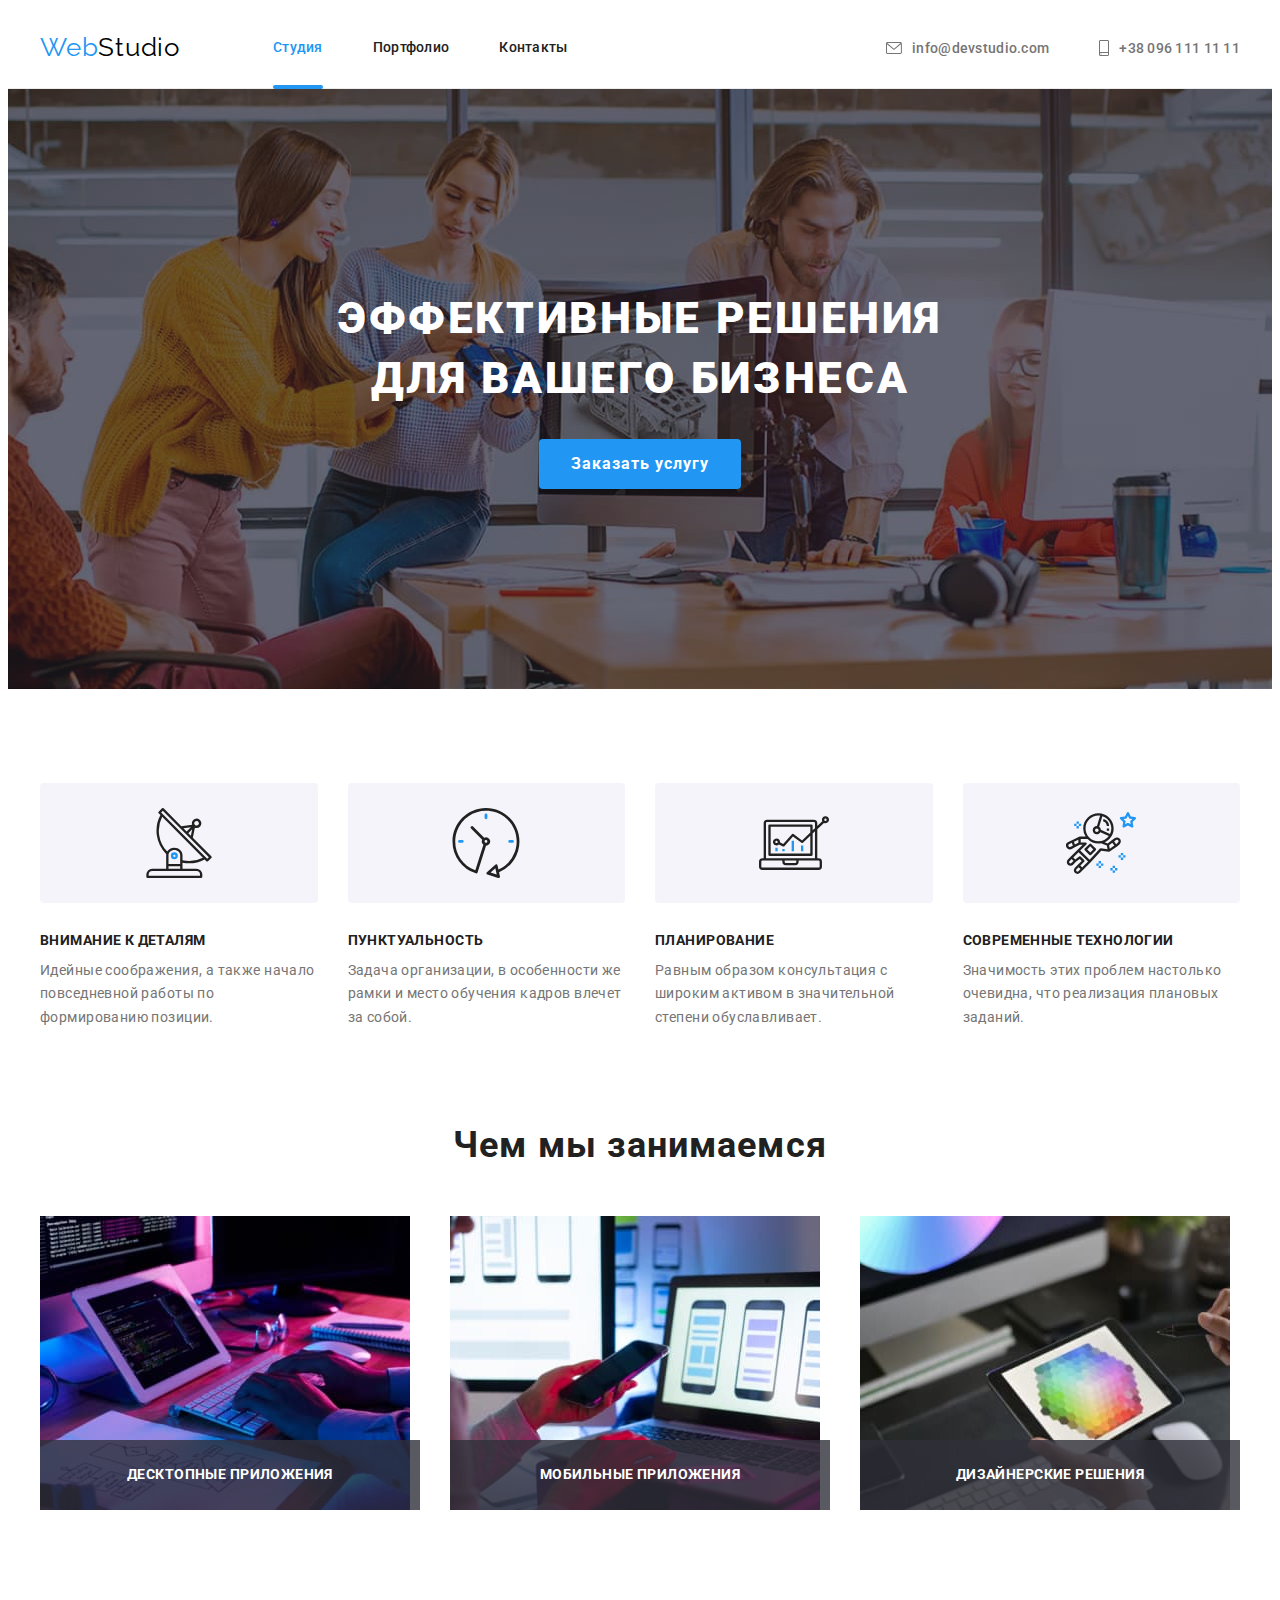
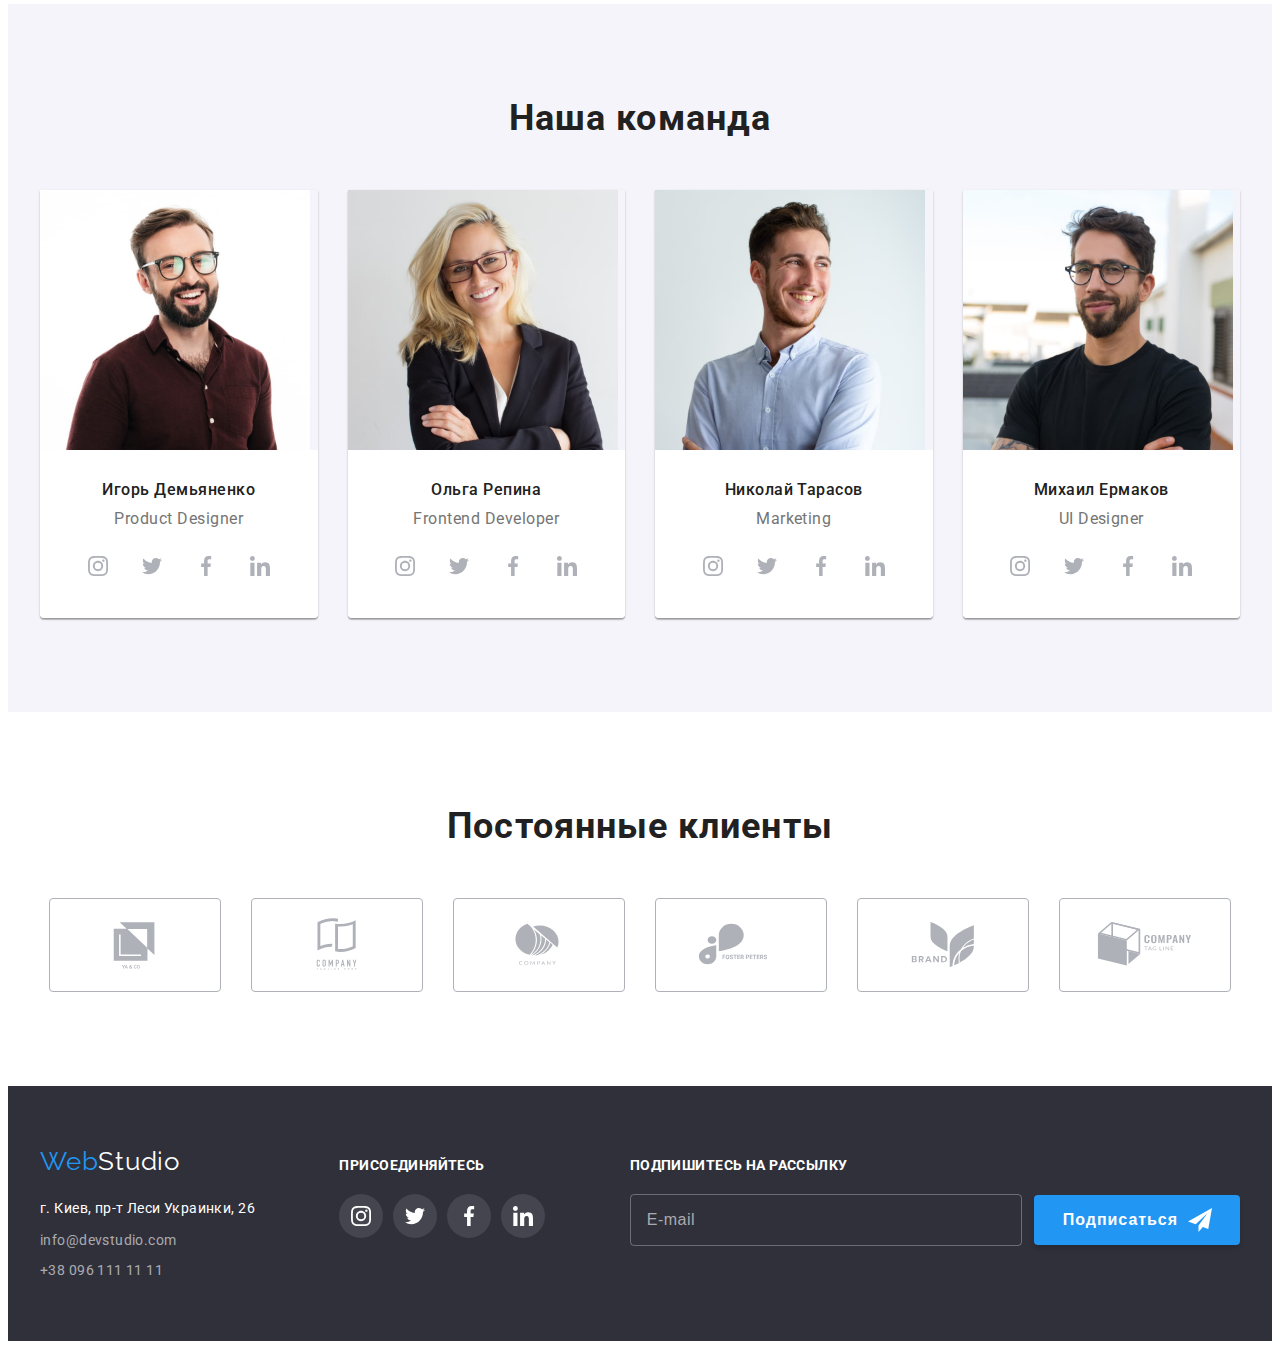
==== index.html @ f8866e73 "add files from hw06" ====
<!DOCTYPE html>
<html lang="ru">
  <head>
    <meta charset="UTF-8" />
    <meta http-equiv="X-UA-Compatible" content="IE=edge" />
    <meta name="viewport" content="width=device-width, initial-scale=1.0" />
    <title>WebStudio</title>
    <link rel="preconnect" href="https://fonts.googleapis.com" />
    <link rel="preconnect" href="https://fonts.gstatic.com" crossorigin />
    <link
      href="https://fonts.googleapis.com/css2?family=Raleway:wght@700&family=Roboto:wght@400;500;700;900&display=swap"
      rel="stylesheet"
    />
    <link
      rel="stylesheet"
      href="https://cdnjs.cloudflare.com/ajax/libs/modern-normalize/1.1.0/modern-normalize.min.css"
      integrity="sha512-wpPYUAdjBVSE4KJnH1VR1HeZfpl1ub8YT/NKx4PuQ5NmX2tKuGu6U/JRp5y+Y8XG2tV+wKQpNHVUX03MfMFn9Q=="
      crossorigin="anonymous"
      referrerpolicy="no-referrer"
    />
    <link rel="stylesheet" href="./css/styles.css" />
  </head>
  <body>
    <header class="header">
      <div class="container header-container">
        <nav class="header-nav">
          <a class="link logo" href="./index.html" lang="en"
            ><span class="logo-accent">Web</span>Studio</a
          >
          <ul class="nav-link list">
            <li class="nav-item"><a class="link header-link current" href="#">Студия</a></li>
            <li class="nav-item">
              <a class="link header-link" href="./portfolio.html">Портфолио</a>
            </li>
            <li class="nav-item"><a class="link header-link" href="#">Контакты</a></li>
          </ul>
        </nav>
        <ul class="contacts list">
          <li class="contacts-item">
            <a class="header-contact link" href="mailto:info@devstudio.com">
              <svg class="header-contact-icon" width="16" height="12">
                <use href="./images/icons.svg#icon-mail"></use>
              </svg>
              info@devstudio.com
            </a>
          </li>
          <li class="contacts-item">
            <a class="header-contact link" href="tel:+380961111111">
              <svg class="header-contact-icon" width="10" height="16">
                <use href="./images/icons.svg#icon-smartphone"></use>
              </svg>
              +38 096 111 11 11
            </a>
          </li>
        </ul>
      </div>
    </header>

    <main>
      <section class="hero section">
        <div class="container-bg-hero">
          <h1 class="hero-header">Эффективные решения<br />для вашего бизнеса</h1>
          <button type="button" class="hero-btn" data-modal-open>Заказать услугу</button>
        </div>
      </section>
      <section class="priority section">
        <div class="container">
          <h2 class="visually-hidden">Наши приоритеты</h2>
          <ul class="priority-list list">
            <li class="priority-item">
              <div class="priority-thumb">
                <svg class="priority-icon" width="70" height="70">
                  <use href="./images/icons.svg#icon-antenna"></use>
                </svg>
              </div>
              <h3 class="priority-header">Внимание к деталям</h3>
              <p class="priority-text">
                Идейные соображения, а также начало повседневной работы по формированию позиции.
              </p>
            </li>
            <li class="priority-item">
              <div class="priority-thumb">
                <svg class="priority-icon" width="70" height="70">
                  <use href="./images/icons.svg#icon-clock"></use>
                </svg>
              </div>
              <h3 class="priority-header">Пунктуальность</h3>
              <p class="priority-text">
                Задача организации, в особенности же рамки и место обучения кадров влечет за собой.
              </p>
            </li>
            <li class="priority-item">
              <div class="priority-thumb">
                <svg class="priority-icon" width="70" height="70">
                  <use href="./images/icons.svg#icon-diagram"></use>
                </svg>
              </div>
              <h3 class="priority-header">Планирование</h3>
              <p class="priority-text">
                Равным образом консультация с широким активом в значительной степени обуславливает.
              </p>
            </li>
            <li class="priority-item">
              <div class="priority-thumb">
                <svg class="priority-icon" width="70" height="70">
                  <use href="./images/icons.svg#icon-astronaut"></use>
                </svg>
              </div>
              <h3 class="priority-header">Современные технологии</h3>
              <p class="priority-text">
                Значимость этих проблем настолько очевидна, что реализация плановых заданий.
              </p>
            </li>
          </ul>
        </div>
      </section>
      <section class="works section">
        <div class="container">
          <h2 class="works-header">Чем мы занимаемся</h2>
          <ul class="works-list list">
            <li class="works-item">
              <img
                src="./images/img-what-are-we-doing-1.jpg"
                alt="программист крупным планом работает за столом"
                width="370"
                height="294"
              />
              <h3 class="works-overlay">Десктопные приложения</h3>
            </li>
            <li class="works-item">
              <img
                src="./images/img-what-are-we-doing-2.jpg"
                alt="веб-дизайнер работает над приложением для смартфонов"
                width="370"
                height="294"
              />
              <h3 class="works-overlay">Мобильные приложения</h3>
            </li>
            <li class="works-item">
              <img
                src="./images/img-what-are-we-doing-3.jpg"
                alt="креативный художник веб-дизайна с рабочим планшетом для выбора цвета"
                width="370"
                height="294"
              />
              <h3 class="works-overlay">Дизайнерские решения</h3>
            </li>
          </ul>
        </div>
      </section>
      <section class="team section">
        <div class="container">
          <h2 class="team-header">Наша команда</h2>
          <ul class="team-list list">
            <li class="team-item">
              <img
                class="team-img"
                src="./images/img-crewman-1.jpg"
                alt="на фото Игорь Демьяненко"
                width="270"
                height="260"
              />
              <div class="team-item-info">
                <h3 class="team-second-header">Игорь Демьяненко</h3>
                <p class="team-text" lang="en">Product Designer</p>
                <ul class="team-icon-list list">
                  <li class="team-icon">
                    <a
                      class="team-icon-link link"
                      href="https://www.instagram.com/"
                      target="_blank"
                      rel="noopener noreferrer"
                    >
                      <svg class="team-icon-label" width="20" height="20" aria-label="instagram">
                        <use href="./images/icons.svg#icon-instagram"></use>
                      </svg>
                    </a>
                  </li>
                  <li class="team-icon">
                    <a
                      class="team-icon-link link"
                      href="https://twitter.com/"
                      target="_blank"
                      rel="noopener noreferrer"
                    >
                      <svg class="team-icon-label" width="20" height="20" aria-label="twitter">
                        <use href="./images/icons.svg#icon-twitter"></use>
                      </svg>
                    </a>
                  </li>
                  <li class="team-icon">
                    <a
                      class="team-icon-link link"
                      href="https://www.facebook.com/"
                      target="_blank"
                      rel="noopener noreferrer"
                    >
                      <svg class="team-icon-label" width="20" height="20" aria-label="facebook">
                        <use href="./images/icons.svg#icon-facebook"></use>
                      </svg>
                    </a>
                  </li>
                  <li class="team-icon">
                    <a
                      class="team-icon-link link"
                      href="https://www.linkedin.com/"
                      target="_blank"
                      rel="noopener noreferrer"
                    >
                      <svg class="team-icon-label" width="20" height="20" aria-label="linkedin">
                        <use href="./images/icons.svg#icon-linkedin"></use>
                      </svg>
                    </a>
                  </li>
                </ul>
              </div>
            </li>

            <li class="team-item">
              <img
                class="team-img"
                src="./images/img-crewman-2.jpg"
                alt="на фото Ольга Репина"
                width="270"
                height="260"
              />
              <div class="team-item-info">
                <h3 class="team-second-header">Ольга Репина</h3>
                <p class="team-text" lang="en">Frontend Developer</p>
                <ul class="team-icon-list list">
                  <li class="team-icon">
                    <a
                      class="team-icon-link link"
                      href="https://www.instagram.com/"
                      target="_blank"
                      rel="noopener noreferrer"
                    >
                      <svg class="team-icon-label" width="20" height="20" aria-label="instagram">
                        <use href="./images/icons.svg#icon-instagram"></use>
                      </svg>
                    </a>
                  </li>
                  <li class="team-icon">
                    <a
                      class="team-icon-link link"
                      href="https://twitter.com/"
                      target="_blank"
                      rel="noopener noreferrer"
                    >
                      <svg class="team-icon-label" width="20" height="20" aria-label="twitter">
                        <use href="./images/icons.svg#icon-twitter"></use>
                      </svg>
                    </a>
                  </li>
                  <li class="team-icon">
                    <a
                      class="team-icon-link link"
                      href="https://www.facebook.com/"
                      target="_blank"
                      rel="noopener noreferrer"
                    >
                      <svg class="team-icon-label" width="20" height="20" aria-label="facebook">
                        <use href="./images/icons.svg#icon-facebook"></use>
                      </svg>
                    </a>
                  </li>
                  <li class="team-icon">
                    <a
                      class="team-icon-link link"
                      href="https://www.linkedin.com/"
                      target="_blank"
                      rel="noopener noreferrer"
                    >
                      <svg class="team-icon-label" width="20" height="20" aria-label="linkedin">
                        <use href="./images/icons.svg#icon-linkedin"></use>
                      </svg>
                    </a>
                  </li>
                </ul>
              </div>
            </li>
            <li class="team-item">
              <img
                class="team-img"
                src="./images/img-crewman-3.jpg"
                alt="на фото Николай Тарасов"
                width="270"
                height="260"
              />
              <div class="team-item-info">
                <h3 class="team-second-header">Николай Тарасов</h3>
                <p class="team-text" lang="en">Marketing</p>
                <ul class="team-icon-list list">
                  <li class="team-icon">
                    <a
                      class="team-icon-link link"
                      href="https://www.instagram.com/"
                      target="_blank"
                      rel="noopener noreferrer"
                    >
                      <svg class="team-icon-label" width="20" height="20" aria-label="instagram">
                        <use href="./images/icons.svg#icon-instagram"></use>
                      </svg>
                    </a>
                  </li>
                  <li class="team-icon">
                    <a
                      class="team-icon-link link"
                      href="https://twitter.com/"
                      target="_blank"
                      rel="noopener noreferrer"
                    >
                      <svg class="team-icon-label" width="20" height="20" aria-label="twitter">
                        <use href="./images/icons.svg#icon-twitter"></use>
                      </svg>
                    </a>
                  </li>
                  <li class="team-icon">
                    <a
                      class="team-icon-link link"
                      href="https://www.facebook.com/"
                      target="_blank"
                      rel="noopener noreferrer"
                    >
                      <svg class="team-icon-label" width="20" height="20" aria-label="facebook">
                        <use href="./images/icons.svg#icon-facebook"></use>
                      </svg>
                    </a>
                  </li>
                  <li class="team-icon">
                    <a
                      class="team-icon-link link"
                      href="https://www.linkedin.com/"
                      target="_blank"
                      rel="noopener noreferrer"
                    >
                      <svg class="team-icon-label" width="20" height="20" aria-label="linkedin">
                        <use href="./images/icons.svg#icon-linkedin"></use>
                      </svg>
                    </a>
                  </li>
                </ul>
              </div>
            </li>
            <li class="team-item">
              <img
                class="team-img"
                src="./images/img-crewman-4.jpg"
                alt="на фото Михаил Ермаков"
                width="270"
                height="260"
              />
              <div class="team-item-info">
                <h3 class="team-second-header">Михаил Ермаков</h3>
                <p class="team-text" lang="en">UI Designer</p>
                <ul class="team-icon-list list">
                  <li class="team-icon">
                    <a
                      class="team-icon-link link"
                      href="https://www.instagram.com/"
                      target="_blank"
                      rel="noopener noreferrer"
                    >
                      <svg class="team-icon-label" width="20" height="20" aria-label="instagram">
                        <use href="./images/icons.svg#icon-instagram"></use>
                      </svg>
                    </a>
                  </li>
                  <li class="team-icon">
                    <a
                      class="team-icon-link link"
                      href="https://twitter.com/"
                      target="_blank"
                      rel="noopener noreferrer"
                    >
                      <svg class="team-icon-label" width="20" height="20" aria-label="twitter">
                        <use href="./images/icons.svg#icon-twitter"></use>
                      </svg>
                    </a>
                  </li>
                  <li class="team-icon">
                    <a
                      class="team-icon-link link"
                      href="https://www.facebook.com/"
                      target="_blank"
                      rel="noopener noreferrer"
                    >
                      <svg class="team-icon-label" width="20" height="20" aria-label="facebook">
                        <use href="./images/icons.svg#icon-facebook"></use>
                      </svg>
                    </a>
                  </li>
                  <li class="team-icon">
                    <a
                      class="team-icon-link link"
                      href="https://www.linkedin.com/"
                      target="_blank"
                      rel="noopener noreferrer"
                    >
                      <svg class="team-icon-label" width="20" height="20" aria-label="linkedin">
                        <use href="./images/icons.svg#icon-linkedin"></use>
                      </svg>
                    </a>
                  </li>
                </ul>
              </div>
            </li>
          </ul>
        </div>
      </section>
      <section class="clients section">
        <div class="container">
          <h2 class="clients-header">Постоянные клиенты</h2>
          <ul class="clients-list list">
            <li class="clients-item">
              <a class="clients-link link" href="/">
                <svg class="clients-logo" width="106" height="60">
                  <use href="./images/icons.svg#icon-logo-ya-and-co"></use>
                </svg>
              </a>
            </li>
            <li class="clients-item">
              <a class="clients-link link" href="/">
                <svg class="clients-logo" width="106" height="60">
                  <use href="./images/icons.svg#icon-logo-tagline-here"></use>
                </svg>
              </a>
            </li>
            <li class="clients-item">
              <a class="clients-link link" href="/">
                <svg class="clients-logo" width="106" height="60">
                  <use href="./images/icons.svg#icon-logo-company"></use>
                </svg>
              </a>
            </li>
            <li class="clients-item">
              <a class="clients-link link" href="/">
                <svg class="clients-logo" width="106" height="60">
                  <use href="./images/icons.svg#icon-logo-foster-peters"></use>
                </svg>
              </a>
            </li>
            <li class="clients-item">
              <a class="clients-link link" href="/">
                <svg class="clients-logo" width="106" height="60">
                  <use href="./images/icons.svg#icon-logo-brand"></use>
                </svg>
              </a>
            </li>
            <li class="clients-item">
              <a class="clients-link link" href="/">
                <svg class="clients-logo" width="106" height="60">
                  <use href="./images/icons.svg#icon-logo-tag-line"></use>
                </svg>
              </a>
            </li>
          </ul>
        </div>
      </section>
    </main>

    <footer class="footer">
      <div class="footer-container container">
        <div class="footer-logo-contact">
          <a class="footer-logo link" href="./index.html" lang="en">
            <span class="logo-accent">Web</span>Studio
          </a>
          <address class="footer-address">
            <ul class="footer-list list">
              <li class="footer-item">
                <a
                  class="footer-map link"
                  href="https://goo.gl/maps/w4NdLXYd23iEvbkt5"
                  target="_blank"
                  rel="noopener noreferrer"
                  >г. Киев, пр-т Леси Украинки, 26</a
                >
              </li>
              <li class="footer-item">
                <a class="footer-contact link" href="mailto:info@devstudio.com"
                  >info@devstudio.com</a
                >
              </li>
              <li class="footer-item">
                <a class="footer-contact link" href="tel:+380961111111">+38 096 111 11 11</a>
              </li>
            </ul>
          </address>
        </div>
        <div class="footer-social-contact">
          <b class="footer-title">присоединяйтесь</b>
          <ul class="footer-icon-list list">
            <li class="footer-icon">
              <a
                class="footer-icon-link link"
                href="https://www.instagram.com/"
                target="_blank"
                rel="noopener noreferrer"
              >
                <svg class="footer-icon-label" width="20" height="20" aria-label="instagram">
                  <use href="./images/icons.svg#icon-instagram"></use>
                </svg>
              </a>
            </li>
            <li class="footer-icon">
              <a
                class="footer-icon-link link"
                href="https://twitter.com/"
                target="_blank"
                rel="noopener noreferrer"
              >
                <svg class="footer-icon-label" width="20" height="20" aria-label="twitter">
                  <use href="./images/icons.svg#icon-twitter"></use>
                </svg>
              </a>
            </li>
            <li class="footer-icon">
              <a
                class="footer-icon-link link"
                href="https://www.facebook.com/"
                target="_blank"
                rel="noopener noreferrer"
              >
                <svg class="footer-icon-label" width="20" height="20" aria-label="facebook">
                  <use href="./images/icons.svg#icon-facebook"></use>
                </svg>
              </a>
            </li>
            <li class="footer-icon">
              <a
                class="footer-icon-link link"
                href="https://www.linkedin.com/"
                target="_blank"
                rel="noopener noreferrer"
              >
                <svg class="footer-icon-label" width="20" height="20" aria-label="linkedin">
                  <use href="./images/icons.svg#icon-linkedin"></use>
                </svg>
              </a>
            </li>
          </ul>
        </div>
        <div class="footer-send-form">
          <p class="footer-form-title">Подпишитесь на рассылку</p>
          <form class="footer-form" name="footer-form" autocomplete="on">
            <input
              class="footer-input"
              type="email"
              name="email"
              aria-label="E-mail"
              placeholder="E-mail"
            />
            <button class="footer-btn" type="submit">
              Подписаться
              <svg class="footer-icon-send" width="24" height="24">
                <use href="./images/icons.svg#icon-send"></use>
              </svg>
            </button>
          </form>
        </div>
      </div>
    </footer>

    <!-- Backdrop -->

    <div class="backdrop is-hidden" data-modal>
      <div class="modal">
        <button class="modal-btn-close" type="button" aria-label="Закрыть" data-modal-close>
          <svg class="btn-icon-close" width="18" height="18">
            <use href="./images/icons.svg#icon-close"></use>
          </svg>
        </button>

        <p class="modal-title">Оставьте свои данные, мы вам перезвоним</p>
        <form class="modal-form" autocomplete="off">
          <label class="form-field">
            <span class="form-label">Имя</span>
            <input class="form-input" type="text" name="name" placeholder=" " />
            <svg class="form-icon" width="18" height="18">
              <use href="./images/icons.svg#icon-modal-man"></use>
            </svg>
          </label>

          <label class="form-field">
            <span class="form-label">Телефон</span>
            <input class="form-input" type="tel" name="tel" />
            <svg class="form-icon" width="18" height="18">
              <use href="./images/icons.svg#icon-modal-phone"></use>
            </svg>
          </label>

          <label class="form-field">
            <span class="form-label">Почта</span>
            <input class="form-input" type="email" name="email" placeholder=" " />
            <svg class="form-icon" width="18" height="18">
              <use href="./images/icons.svg#icon-modal-email"></use>
            </svg>
          </label>

          <label class="form-field-text">
            <span class="form-textarea-label">Комментарий</span>
            <textarea class="form-textarea" name="textarea" placeholder="Введите текст"></textarea>
          </label>

          <div class="form-field-checkbox">
            <input
              class="checkbox-text visually-hidden"
              type="checkbox"
              name="checkbox"
              id="checkbox"
            />
            <label for="checkbox" class="checkbox-label">
              <span class="checkbox-svg">
                <svg class="checkbox-icon" width="16" height="15">
                  <use href="./images/icons.svg#icon-check"></use>
                </svg>
              </span>
              Соглашаюсь с рассылкой и принимаю&nbsp;
              <a href="#" class="checkbox-link link" target="_blank">Условия договора</a>
            </label>
          </div>

          <button class="modal-btn" type="submit">Отправить</button>
        </form>
      </div>
    </div>

    <script src="./js/modal.js"></script>
  </body>
</html>
---- css/styles.css ----
:root {
  /* ---------------Accent color--------------- */
  --accent-color: #2196f3;
  --accent-highlights-color: #188ce8;

  /* -------------Background color------------- */
  --basic-background-color: #ffffff;
  --hero-footer-background-color: #2f303a;
  --second-background-color: #f5f4fa;

  /* -----------------Text color--------------- */
  --logo-text-color: #000000;
  --header-text-color: #212121;
  --primary-text-color: #757575;
  --second-text-color: #ffffff;
  --accent-text-color: #2196f3;
  --btn-text-color: #212121;
  --footer-link-color: rgba(255, 255, 255, 0.6);

  /* ----------------Stroke color-------------- */
  --header-stroke-color: #ececec;
  --stroke-color-link: #eeeeee;

  /* ----------------Animstion----------------- */
  --transition-duration: 250ms;
  --timing-function: cubic-bezier(0.4, 0, 0.2, 1);
}

body {
  font-family: 'Roboto', sans-serif;
  background-color: var(--basic-background-color);
  color: var(--primary-text-color);
}

/* ------------------- RESET ------------------- */

p,
h1,
h2,
h3,
h4 {
  margin: 0;
}

ul {
  margin: 0;
  padding: 0;
}

button {
  cursor: pointer;
}

img {
  display: block;
  max-width: 100%;
  height: auto;
}

.list {
  list-style: none;
}

.link {
  text-decoration: none;
}

.visually-hidden {
  position: absolute;
  white-space: nowrap;
  width: 1px;
  height: 1px;
  overflow: hidden;
  border: 0;
  padding: 0;
  clip: rect(0 0 0 0);
  clip-path: inset(50%);
  margin: -1px;
}

.container {
  width: 1200px;
  padding-left: 15px;
  padding-right: 15px;
  margin: 0 auto;
  /* outline: 2px solid red; */
}

.section {
  padding-top: 94px;
  padding-bottom: 94px;
}

/* ---------------- HEADER SECTION --------------------- */

.header {
  border-bottom: 1px solid var(--header-stroke-color);
}

.header-container {
  display: flex;
  align-items: center;
}

.header-nav {
  display: flex;
  align-items: center;
}

.logo {
  display: inline-block;
  margin-right: 93px;

  font-family: 'Raleway', sans-serif;
  font-size: 26px;
  line-height: calc(31 / 26);
  letter-spacing: 0.03em;
  color: var(--logo-text-color);
}

.logo-accent {
  color: var(--accent-text-color);
}

.nav-link {
  display: flex;
  align-items: center;
}

.header-link {
  display: block;
  padding-top: 32px;
  padding-bottom: 32px;

  font-weight: 500;
  font-size: 14px;
  line-height: 1.14;
  letter-spacing: 0.02em;
  color: var(--header-text-color);

  transition: color var(--transition-duration) var(--timing-function);
}

.header-link:hover,
.header-link:focus,
.header-contact:hover,
.header-contact:focus {
  color: var(--accent-text-color);
}

.current {
  position: relative;
  color: var(--accent-text-color);
}

.current::after {
  content: '';
  position: absolute;
  left: 0;
  bottom: -1px;
  width: 100%;
  height: 4px;

  border-radius: 2px;
  background-color: var(--accent-color);
}

.nav-item:not(:last-child) {
  margin-right: 50px;
}

.contacts {
  display: flex;
  margin-left: auto;
}

.header-contact {
  display: flex;
  text-align: center;
  align-items: center;
  padding-top: 32px;
  padding-bottom: 32px;

  font-weight: 500;
  font-size: 14px;
  line-height: calc(16 / 14);
  letter-spacing: 0.02em;
  color: var(--primary-text-color);

  transition: color var(--transition-duration) var(--timing-function);
}

.contacts-item:not(:last-child) {
  margin-right: 50px;
}

.header-contact-icon {
  margin-right: 10px;

  fill: currentColor;
}

/* ----------------HERO SECTION --------------------- */

.hero {
  padding-top: 0;
  padding-bottom: 0;

  text-align: center;
  background-color: var(--hero-footer-background-color);
}

.container-bg-hero {
  max-width: 1600px;
  margin: 0 auto;
  padding-top: 200px;
  padding-bottom: 200px;

  background-image: linear-gradient(rgba(47, 48, 58, 0.4), rgba(47, 48, 58, 0.4)),
    url(../images/bg-hero.jpg);
  background-repeat: no-repeat;
  background-size: cover;
  background-position: center;
}

.hero-header {
  margin-bottom: 30px;

  font-weight: 900;
  font-size: 44px;
  line-height: 1.36;
  text-align: center;
  letter-spacing: 0.06em;
  text-transform: uppercase;
  color: var(--second-text-color);
}

.hero-btn {
  padding: 10px 32px;

  font-family: inherit;
  font-weight: 700;
  font-size: 16px;
  line-height: 1.87;
  letter-spacing: 0.06em;
  color: var(--second-text-color);
  background-color: var(--accent-color);
  border: none;
  box-shadow: 0px 4px 4px rgba(0, 0, 0, 0.15);
  border-radius: 4px;

  transition: background-color var(--transition-duration) var(--timing-function);
}

.hero-btn:hover,
.hero-btn:focus {
  background-color: var(--accent-highlights-color);
}

/* ----------------PRIORITY SECTION --------------------- */

.priority-list {
  display: flex;
  flex-wrap: wrap;
  margin-left: -30px;
  margin-top: -30px;
}

.priority-item {
  flex-basis: calc(100% / 4 - 30px);
  margin-left: 30px;
  margin-top: 30px;
}

.priority-thumb {
  display: flex;
  justify-content: center;
  align-items: center;
  height: 120px;
  margin-bottom: 30px;
  border-radius: 4px;

  background-color: var(--second-background-color);
}

.priority-header {
  margin-bottom: 10px;

  font-size: 14px;
  line-height: 1.14;
  letter-spacing: 0.03em;
  text-transform: uppercase;
  color: var(--header-text-color);
}

.priority-text {
  font-size: 14px;
  line-height: 1.71;
  letter-spacing: 0.03em;
}

/* ----------------WORKS SECTION --------------------- */

.works {
  padding-top: 0;
}

.works-header {
  margin-bottom: 50px;

  font-size: 36px;
  line-height: 1.17;
  text-align: center;
  letter-spacing: 0.03em;
  color: var(--header-text-color);
}

.works-list {
  display: flex;
  flex-wrap: wrap;
  margin-left: -30px;
  margin-top: -30px;
}

.works-item {
  position: relative;

  flex-basis: calc(100% / 3 - 30px);
  margin-left: 30px;
  margin-top: 30px;
}

.works-overlay {
  position: absolute;
  bottom: 0;

  width: 100%;
  padding-top: 27px;
  padding-bottom: 27px;

  font-weight: 700;
  font-size: 14px;
  line-height: 1.14;
  text-align: center;
  letter-spacing: 0.03em;
  text-transform: uppercase;

  color: var(--second-text-color);
  background-color: rgba(47, 48, 58, 0.8);
}

/* ----------------TEAM SECTION --------------------- */

.team {
  background-color: var(--second-background-color);
}

.team-header {
  margin-bottom: 50px;

  font-size: 36px;
  line-height: 1.16;
  text-align: center;
  letter-spacing: 0.03em;
  color: var(--header-text-color);
}

.team-list {
  display: flex;
  flex-wrap: wrap;
  margin-left: -30px;
  margin-top: -30px;
}

.team-item {
  flex-basis: calc(100% / 4 - 30px);
  margin-left: 30px;
  margin-top: 30px;

  box-shadow: 0px 1px 3px rgba(0, 0, 0, 0.12), 0px 1px 1px rgba(0, 0, 0, 0.14),
    0px 2px 1px rgba(0, 0, 0, 0.2);
  border-radius: 0px 0px 4px 4px;
}

.team-item-info {
  padding-top: 30px;
  padding-bottom: 30px;

  text-align: center;
  background-color: var(--basic-background-color);
  border-radius: 0px 0px 4px 4px;
}

.team-second-header {
  margin-bottom: 10px;

  font-weight: 500;
  font-size: 16px;
  line-height: 1.19;
  text-align: center;
  letter-spacing: 0.03em;
  color: var(--header-text-color);
}

.team-text {
  font-size: 16px;
  line-height: 1.19;
  text-align: center;
  letter-spacing: 0.03em;
  margin-bottom: 16px;
}

.team-icon-list {
  display: flex;
  justify-content: center;
}

.team-icon:not(:last-child) {
  margin-right: 10px;
}

.team-icon-link {
  display: flex;
  justify-content: center;
  align-items: center;
  width: 44px;
  height: 44px;
  border-radius: 50%;
  color: #afb1b8;

  transition: background-color var(--transition-duration) var(--timing-function),
    color var(--transition-duration) var(--timing-function);
}

.team-icon-link:hover,
.team-icon-link:focus {
  background-color: var(--accent-color);
  color: var(--basic-background-color);
}

.team-icon-label {
  fill: currentColor;
}

/* ---------------CLIENTS SECTION --------------------- */

.clients-header {
  margin-bottom: 50px;

  font-size: 36px;
  line-height: 1.16;
  text-align: center;
  letter-spacing: 0.03em;
  color: var(--header-text-color);
}

.clients-list {
  display: flex;
  justify-content: center;
}

.clients-item:not(:last-child) {
  margin-right: 30px;
}

.clients-link {
  display: flex;
  justify-content: center;
  align-items: center;
  width: 170px;
  height: 92px;

  color: #afb1b8;
  border: 1px solid;
  border-radius: 4px;

  transition: color var(--transition-duration) var(--timing-function);
}

.clients-link:hover,
.clients-link:focus {
  color: var(--accent-color);
}

.clients-logo {
  fill: currentColor;
}

/* ----------------FOOTER SECTION --------------------- */

.footer {
  padding-top: 60px;
  padding-bottom: 60px;

  background-color: var(--hero-footer-background-color);
}

.footer-container {
  display: flex;
  align-items: baseline;
  justify-content: space-between;
}

.footer-logo {
  display: inline-block;
  margin-bottom: 20px;

  font-family: 'Raleway', sans-serif;
  font-size: 26px;
  line-height: 1.19;
  letter-spacing: 0.03em;
  color: var(--second-text-color);
}

.footer-map {
  font-style: normal;
  font-size: 14px;
  line-height: 1.71;
  letter-spacing: 0.03em;
  color: var(--second-text-color);

  transition: color var(--transition-duration) var(--timing-function);
}

.footer-contact {
  font-style: normal;
  font-size: 14px;
  line-height: 1.5;
  letter-spacing: 0.03em;
  color: var(--footer-link-color);

  transition: color var(--transition-duration) var(--timing-function);
}

.footer-map:hover,
.footer-map:focus,
.footer-contact:hover,
.footer-contact:focus {
  color: var(--accent-text-color);
}

.footer-item:not(:last-child) {
  margin-bottom: 9px;
}

.footer-title {
  display: inline-block;
  margin-bottom: 20px;

  font-weight: 700;
  font-size: 14px;
  line-height: 1.14;
  letter-spacing: 0.03em;
  text-transform: uppercase;

  color: var(--second-text-color);
}

.footer-icon:not(:last-child) {
  margin-right: 10px;
}

.footer-icon-list {
  display: flex;
}
.footer-icon-link {
  display: flex;
  justify-content: center;
  align-items: center;
  width: 44px;
  height: 44px;
  border-radius: 50%;

  color: var(--second-text-color);
  background-color: rgba(255, 255, 255, 0.1);

  transition: background-color var(--transition-duration) var(--timing-function),
    color var(--transition-duration) var(--timing-function);
}

.footer-icon-link:hover,
.footer-icon-link:focus {
  background-color: var(--accent-color);
  color: var(--basic-background-color);
}

.footer-icon-label {
  fill: currentColor;
}

/* ---FOOTER FORM----- */

.footer-form-title {
  display: inline-block;
  margin-bottom: 20px;

  font-weight: 700;
  font-size: 14px;
  line-height: 1.14;
  letter-spacing: 0.03em;
  text-transform: uppercase;

  color: var(--second-text-color);
}
.footer-form {
  display: flex;
  align-items: center;
}

.footer-input {
  width: 358px;
  height: 50px;
  padding: 0 16px;
  margin-right: 12px;

  border: 1px solid rgba(255, 255, 255, 0.3);
  border-radius: 4px;

  background-color: transparent;
  color: #ffffff;
  font-size: 16px;

  outline: none;
  transition: border-color var(--transition-duration) var(--timing-function);
}

.footer-input:focus {
  border-color: var(--accent-color);
}

.footer-input::placeholder {
  font-size: 16px;
  line-height: 1.25;
  letter-spacing: 0.03em;

  color: rgba(255, 255, 255, 0.6);
}

.footer-btn {
  display: inline-flex;
  align-items: center;
  justify-content: center;
  padding: 10px 28px 10px 29px;

  font-weight: 700;
  font-size: 16px;
  line-height: 1.87;
  letter-spacing: 0.06em;

  color: var(--second-text-color);
  background-color: var(--accent-color);
  border: none;
  box-shadow: 0px 4px 4px rgba(0, 0, 0, 0.15);
  border-radius: 4px;

  transition: background-color var(--transition-duration) var(--timing-function);
}

.footer-icon-send {
  margin-left: 10px;
  fill: currentColor;
}

.footer-btn:hover,
.footer-btn:focus {
  background-color: var(--accent-highlights-color);
}

/* ----------------PORTFOLIO SECTION --------------------- */

.btn-list {
  display: flex;
  justify-content: center;
  margin-bottom: 50px;
}

.btn-item:not(:last-child) {
  margin-right: 8px;
}

.portfolio-button {
  padding: 6px 22px;

  font-family: inherit;
  font-weight: 500;
  font-size: 16px;
  line-height: 1.62;
  text-align: center;
  letter-spacing: 0.03em;

  color: var(--btn-text-color);
  background: var(--second-background-color);
  border: none;
  border-radius: 4px;

  transition: background-color var(--transition-duration) var(--timing-function),
    color var(--transition-duration) var(--timing-function),
    box-shadow var(--transition-duration) var(--timing-function);
}

.portfolio-button-active,
.portfolio-button:hover,
.portfolio-button:focus {
  color: var(--second-text-color);
  background-color: var(--accent-color);
  box-shadow: 0px 3px 1px rgba(0, 0, 0, 0.1), 0px 1px 2px rgba(0, 0, 0, 0.08),
    0px 2px 2px rgba(0, 0, 0, 0.12);
}

.work-options {
  display: flex;
  flex-wrap: wrap;
  margin-left: -30px;
  margin-top: -30px;
}

.option-thumb {
  position: relative;
  overflow: hidden;
}

.option-thumb::before {
  display: inline-block;
  content: '';

  position: absolute;
  top: 0;
  left: 0;
  width: 100%;
  height: 100%;

  background-color: rgba(33, 150, 243, 0.9);

  opacity: 0;

  transform: translateY(100%);
  transition: transform var(--transition-duration) var(--timing-function);
}

.option-overley {
  position: absolute;
  top: 0;
  left: 0;
  width: 100%;
  height: 100%;
  padding: 63px 24px;

  opacity: 0;

  transform: translateY(100%);
  transition: transform var(--transition-duration) var(--timing-function);
}

.option-card:hover .option-thumb::before,
.option-card:hover .option-overley {
  transform: translateY(0);
  opacity: 1;
}

.option-overley-text {
  font-size: 18px;
  line-height: 1.56;
  letter-spacing: 0.03em;

  color: var(--second-text-color);
}

.option-card {
  flex-basis: calc(100% / 3 - 30px);
  margin-left: 30px;
  margin-top: 30px;

  transition: box-shadow var(--transition-duration) var(--timing-function);
}

.option-card:hover,
.option-card:focus {
  box-shadow: 1px 4px 6px 0px rgba(0, 0, 0, 0.16), 0px 4px 4px 0px rgba(0, 0, 0, 0.06),
    0px 1px 1px 0px rgba(0, 0, 0, 0.12);
}

.option-card-info {
  padding: 20px 24px;

  background-color: var(--basic-background-color);
  border: 1px solid var(--stroke-color-link);
  border-top: none;
}

.option-header {
  margin-bottom: 4px;

  font-size: 18px;
  line-height: 2;
  letter-spacing: 0.06em;
  color: var(--header-text-color);
}

.option-text {
  font-size: 16px;
  line-height: 1.87;
  letter-spacing: 0.03em;
  color: var(--primary-text-color);
}

/* ---------------------- BACKDROP + MODAL ----------------------- */

.backdrop {
  position: fixed;
  top: 0;
  left: 0;
  width: 100vw;
  height: 100vh;
  background-color: rgba(0, 0, 0, 0.2);

  opacity: 1;
  transition: opacity var(--transition-duration) var(--timing-function),
    visibility var(--transition-duration) var(--timing-function);
}

.backdrop.is-hidden {
  opacity: 0;
  visibility: hidden;
  pointer-events: none;
}

.backdrop.is-hidden .modal {
  transform: translate(-50%, -50%) scale(0.9);
  opacity: 0;
}

.modal {
  position: absolute;
  top: 50%;
  left: 50%;

  width: 528px;
  min-height: 581px;
  padding: 40px;
  border-radius: 4px;

  background-color: var(--basic-background-color);
  box-shadow: 0px 1px 3px rgba(0, 0, 0, 0.12), 0px 1px 1px rgba(0, 0, 0, 0.14),
    0px 2px 1px rgba(0, 0, 0, 0.2);

  transform: translate(-50%, -50%) scale(1);
  opacity: 1;

  transition: transform var(--transition-duration) var(--timing-function),
    opacity var(--transition-duration) var(--timing-function);
}

.modal-btn-close {
  position: absolute;
  display: flex;
  align-items: center;
  top: 8px;
  right: 8px;
  width: 30px;
  height: 30px;
  border-radius: 50%;

  background-color: var(--basic-background-color);
  border: 1px solid rgba(0, 0, 0, 0.1);

  transition: color var(--transition-duration) var(--timing-function),
    box-shadow var(--transition-duration) var(--timing-function);
}

.modal-btn-close:hover {
  box-shadow: 0px 1px 3px rgba(0, 0, 0, 0.12), 0px 1px 1px rgba(0, 0, 0, 0.14),
    0px 2px 1px rgba(0, 0, 0, 0.2);
  color: var(--accent-color);
}

.btn-icon-close {
  fill: currentColor;
}

.modal-title {
  margin-bottom: 12px;

  font-weight: 700;
  font-size: 20px;
  line-height: 1.15;
  text-align: center;
  letter-spacing: 0.03em;

  color: var(--header-text-color);
}

.form-field {
  position: relative;
  display: block;
  margin-bottom: 10px;
}

.form-label,
.form-textarea-label {
  margin-bottom: 4px;

  font-size: 12px;
  line-height: 1.17;
  letter-spacing: 0.01em;

  color: var(--primary-text-color);
}

.form-input {
  display: block;
  width: 448px;
  min-height: 40px;
  padding: 9px 12px 9px 42px;

  outline: none;
  border: 1px solid rgba(33, 33, 33, 0.2);
  border-radius: 4px;

  transition: border-color var(--transition-duration) var(--timing-function);
}

.form-field:focus-within > .form-input {
  border-color: var(--accent-color);
}

.form-icon {
  position: absolute;
  top: 50%;
  left: 12px;

  color: var(--header-text-color);
  fill: currentColor;
  outline: none;

  transition: color var(--transition-duration) var(--timing-function);
}

.form-field:focus-within > .form-icon {
  color: var(--accent-color);
}

.form-field-text {
  display: block;
  margin-bottom: 20px;
}

.form-textarea {
  width: 448px;
  height: 120px;
  padding: 12px 16px;

  resize: none;

  outline: none;
  border: 1px solid rgba(33, 33, 33, 0.2);
  border-radius: 4px;

  transition: border-color var(--transition-duration) var(--timing-function);
}

.form-textarea:placeholder-shown {
  font-size: 14px;
  line-height: 1.14;
  letter-spacing: 0.01em;

  color: rgba(117, 117, 117, 0.5);
}

.form-textarea:focus {
  border-color: var(--accent-color);
}

.form-field-checkbox {
  margin-bottom: 30px;
}

.checkbox-label {
  display: flex;
  align-items: center;
  justify-content: center;

  cursor: pointer;

  font-size: 14px;
  line-height: 1.71;
  letter-spacing: 0.03em;
  color: var(--primary-text-color);
}

.checkbox-link {
  display: block;
  text-decoration-line: underline;
  color: var(--accent-color);
}

.checkbox-svg {
  display: block;
  width: 16px;
  height: 15px;

  border: 2px solid var(--logo-text-color);
  border-radius: 2px;
  margin-right: 7px;
  display: flex;
  align-items: center;
  justify-content: center;
}

.checkbox-icon {
  fill: transparent;
}

.checkbox-text:checked + .checkbox-label .checkbox-svg {
  border: none;
  background-color: var(--accent-color);
}

.checkbox-text:checked + .checkbox-label .checkbox-icon {
  fill: var(--second-text-color);
}

.modal-btn {
  display: flex;
  padding: 10px 55px 10px 56px;
  margin: 0 auto;

  font-weight: 700;
  font-size: 16px;
  line-height: 1.87;
  letter-spacing: 0.06em;

  outline: none;
  border: none;
  color: var(--second-text-color);
  background-color: var(--accent-color);
  box-shadow: 0px 4px 4px rgba(0, 0, 0, 0.15);
  border-radius: 4px;

  transition: background-color var(--transition-duration) var(--timing-function);
}

.modal-btn:hover,
.modal-btn:focus {
  background-color: var(--accent-highlights-color);
}
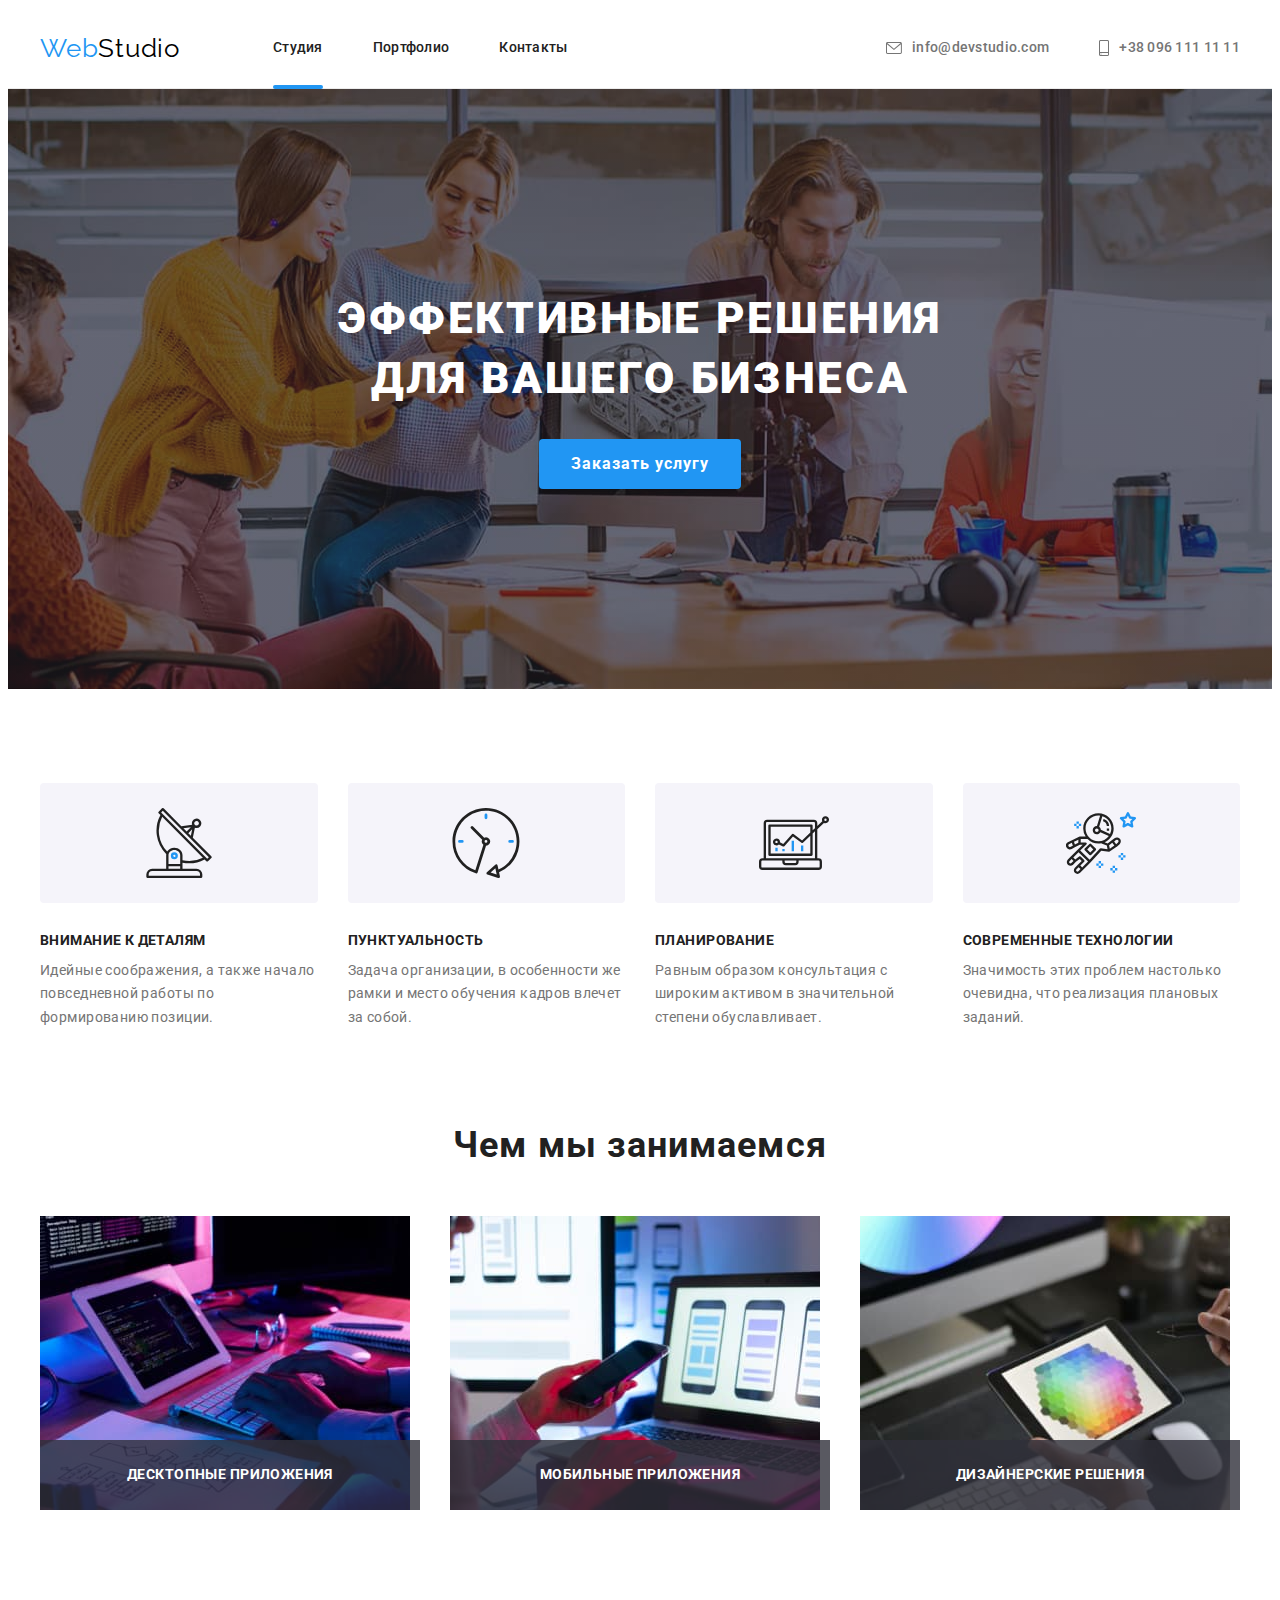
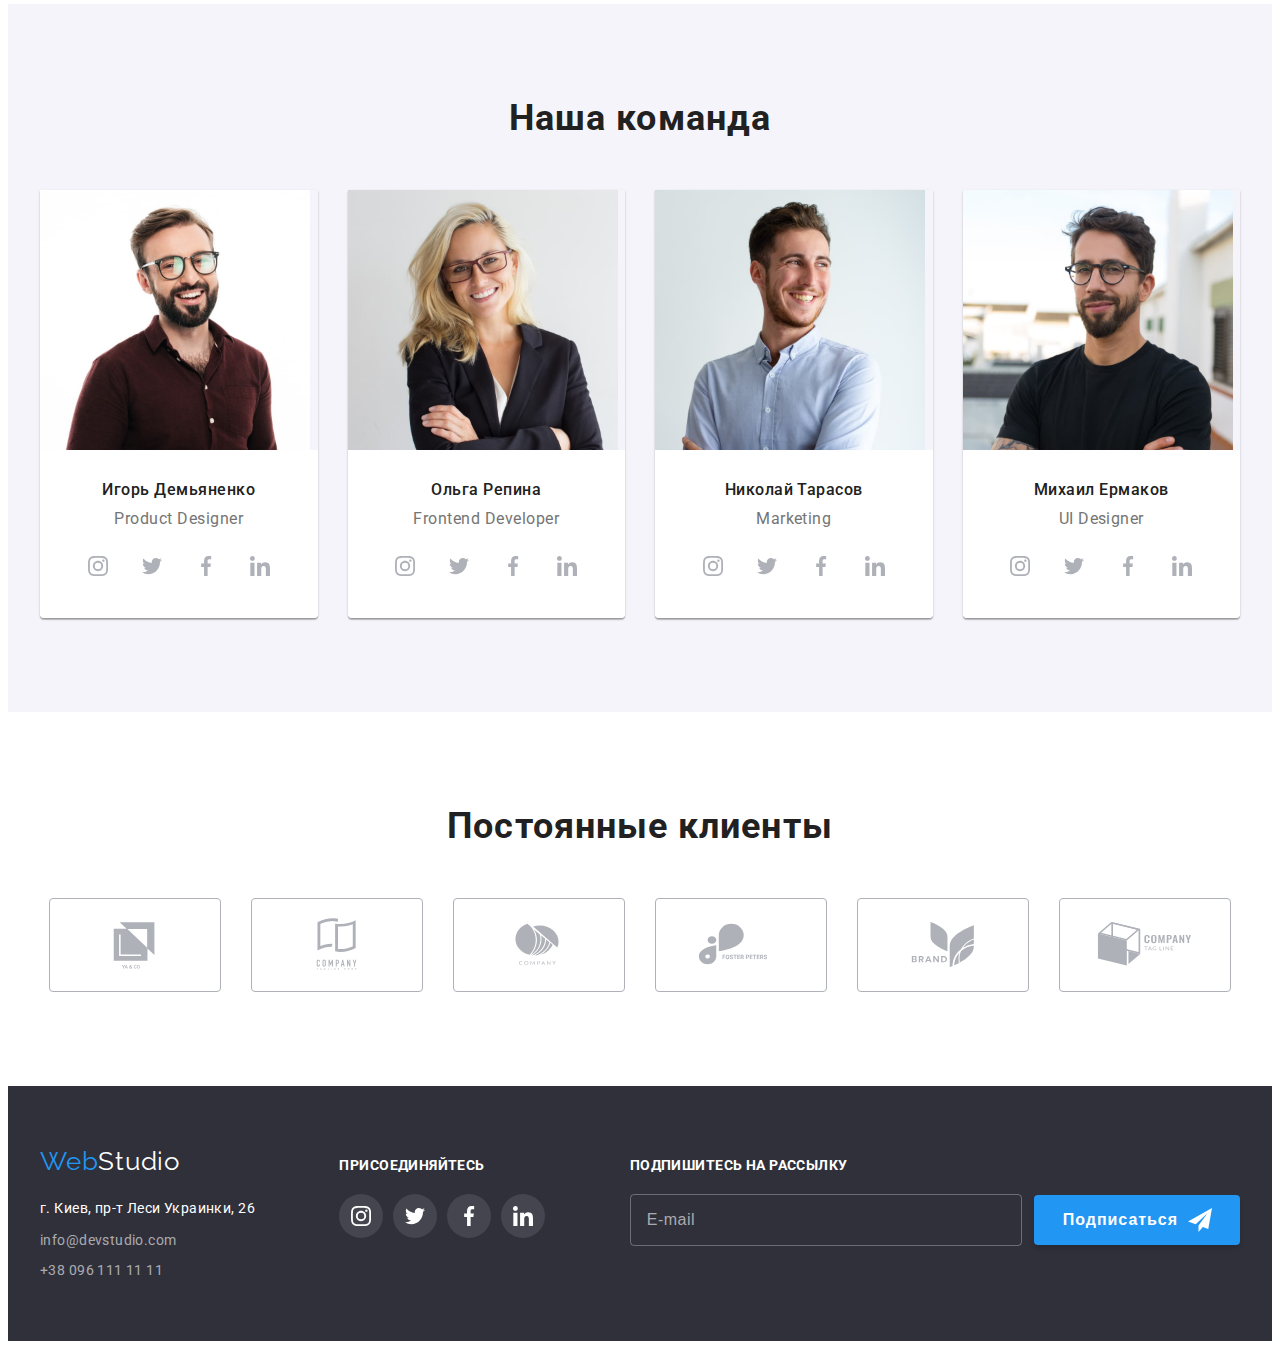
==== commit a1ccc753: "add BEM classes" ====
--- a/index.html
+++ b/index.html
@@ -18,35 +18,37 @@
       crossorigin="anonymous"
       referrerpolicy="no-referrer"
     />
-    <link rel="stylesheet" href="./css/styles.css" />
+    <link rel="stylesheet" href="./css/main.min.css" />
   </head>
   <body>
     <header class="header">
-      <div class="container header-container">
-        <nav class="header-nav">
-          <a class="link logo" href="./index.html" lang="en"
-            ><span class="logo-accent">Web</span>Studio</a
-          >
-          <ul class="nav-link list">
-            <li class="nav-item"><a class="link header-link current" href="#">Студия</a></li>
-            <li class="nav-item">
-              <a class="link header-link" href="./portfolio.html">Портфолио</a>
-            </li>
-            <li class="nav-item"><a class="link header-link" href="#">Контакты</a></li>
+      <div class="container header__container">
+        <nav class="nav">
+          <a class="logo link header__logo" href="./index.html" lang="en">
+            <span class="logo__text logo__text--accent">Web</span>Studio
+          </a>
+          <ul class="nav__list list">
+            <li class="nav__item header__item">
+              <a class="nav__link current link" href="#">Студия</a>
+            </li>
+            <li class="nav__item header__item">
+              <a class="nav__link link" href="./portfolio.html">Портфолио</a>
+            </li>
+            <li class="nav__item header__item"><a class="nav__link link" href="#">Контакты</a></li>
           </ul>
         </nav>
-        <ul class="contacts list">
-          <li class="contacts-item">
-            <a class="header-contact link" href="mailto:info@devstudio.com">
-              <svg class="header-contact-icon" width="16" height="12">
+        <ul class="contacts header__contacts list">
+          <li class="contacts__list header__list">
+            <a class="contacts__link link" href="mailto:info@devstudio.com">
+              <svg class="contacts__icon header__icon" width="16" height="12">
                 <use href="./images/icons.svg#icon-mail"></use>
               </svg>
               info@devstudio.com
             </a>
           </li>
-          <li class="contacts-item">
-            <a class="header-contact link" href="tel:+380961111111">
-              <svg class="header-contact-icon" width="10" height="16">
+          <li class="contacts__list header__list">
+            <a class="contacts__link link" href="tel:+380961111111">
+              <svg class="contacts__icon header__icon" width="10" height="16">
                 <use href="./images/icons.svg#icon-smartphone"></use>
               </svg>
               +38 096 111 11 11
@@ -58,56 +60,56 @@
 
     <main>
       <section class="hero section">
-        <div class="container-bg-hero">
-          <h1 class="hero-header">Эффективные решения<br />для вашего бизнеса</h1>
-          <button type="button" class="hero-btn" data-modal-open>Заказать услугу</button>
+        <div class="hero__container">
+          <h1 class="hero__title">Эффективные решения<br />для вашего бизнеса</h1>
+          <button type="button" class="hero__btn" data-modal-open>Заказать услугу</button>
         </div>
       </section>
-      <section class="priority section">
+      <section class="about section">
         <div class="container">
           <h2 class="visually-hidden">Наши приоритеты</h2>
-          <ul class="priority-list list">
-            <li class="priority-item">
-              <div class="priority-thumb">
-                <svg class="priority-icon" width="70" height="70">
+          <ul class="about__list list">
+            <li class="about__item">
+              <div class="about__thumb">
+                <svg class="about__icon" width="70" height="70">
                   <use href="./images/icons.svg#icon-antenna"></use>
                 </svg>
               </div>
-              <h3 class="priority-header">Внимание к деталям</h3>
-              <p class="priority-text">
+              <h3 class="about__title">Внимание к деталям</h3>
+              <p class="about__text">
                 Идейные соображения, а также начало повседневной работы по формированию позиции.
               </p>
             </li>
-            <li class="priority-item">
-              <div class="priority-thumb">
-                <svg class="priority-icon" width="70" height="70">
+            <li class="about__item">
+              <div class="about__thumb">
+                <svg class="about__icon" width="70" height="70">
                   <use href="./images/icons.svg#icon-clock"></use>
                 </svg>
               </div>
-              <h3 class="priority-header">Пунктуальность</h3>
-              <p class="priority-text">
+              <h3 class="about__title">Пунктуальность</h3>
+              <p class="about__text">
                 Задача организации, в особенности же рамки и место обучения кадров влечет за собой.
               </p>
             </li>
-            <li class="priority-item">
-              <div class="priority-thumb">
-                <svg class="priority-icon" width="70" height="70">
+            <li class="about__item">
+              <div class="about__thumb">
+                <svg class="about__icon" width="70" height="70">
                   <use href="./images/icons.svg#icon-diagram"></use>
                 </svg>
               </div>
-              <h3 class="priority-header">Планирование</h3>
-              <p class="priority-text">
+              <h3 class="about__title">Планирование</h3>
+              <p class="about__text">
                 Равным образом консультация с широким активом в значительной степени обуславливает.
               </p>
             </li>
-            <li class="priority-item">
-              <div class="priority-thumb">
-                <svg class="priority-icon" width="70" height="70">
+            <li class="about__item">
+              <div class="about__thumb">
+                <svg class="about__icon" width="70" height="70">
                   <use href="./images/icons.svg#icon-astronaut"></use>
                 </svg>
               </div>
-              <h3 class="priority-header">Современные технологии</h3>
-              <p class="priority-text">
+              <h3 class="about__title">Современные технологии</h3>
+              <p class="about__text">
                 Значимость этих проблем настолько очевидна, что реализация плановых заданий.
               </p>
             </li>
@@ -116,98 +118,98 @@
       </section>
       <section class="works section">
         <div class="container">
-          <h2 class="works-header">Чем мы занимаемся</h2>
-          <ul class="works-list list">
-            <li class="works-item">
+          <h2 class="works__title">Чем мы занимаемся</h2>
+          <ul class="works__list list">
+            <li class="works__item">
               <img
                 src="./images/img-what-are-we-doing-1.jpg"
                 alt="программист крупным планом работает за столом"
                 width="370"
                 height="294"
               />
-              <h3 class="works-overlay">Десктопные приложения</h3>
-            </li>
-            <li class="works-item">
+              <h3 class="works__overlay">Десктопные приложения</h3>
+            </li>
+            <li class="works__item">
               <img
                 src="./images/img-what-are-we-doing-2.jpg"
                 alt="веб-дизайнер работает над приложением для смартфонов"
                 width="370"
                 height="294"
               />
-              <h3 class="works-overlay">Мобильные приложения</h3>
-            </li>
-            <li class="works-item">
+              <h3 class="works__overlay">Мобильные приложения</h3>
+            </li>
+            <li class="works__item">
               <img
                 src="./images/img-what-are-we-doing-3.jpg"
                 alt="креативный художник веб-дизайна с рабочим планшетом для выбора цвета"
                 width="370"
                 height="294"
               />
-              <h3 class="works-overlay">Дизайнерские решения</h3>
+              <h3 class="works__overlay">Дизайнерские решения</h3>
             </li>
           </ul>
         </div>
       </section>
       <section class="team section">
         <div class="container">
-          <h2 class="team-header">Наша команда</h2>
-          <ul class="team-list list">
-            <li class="team-item">
+          <h2 class="team__title">Наша команда</h2>
+          <ul class="team__list list">
+            <li class="team__item">
               <img
-                class="team-img"
+                class="team__img"
                 src="./images/img-crewman-1.jpg"
                 alt="на фото Игорь Демьяненко"
                 width="270"
                 height="260"
               />
-              <div class="team-item-info">
-                <h3 class="team-second-header">Игорь Демьяненко</h3>
-                <p class="team-text" lang="en">Product Designer</p>
-                <ul class="team-icon-list list">
-                  <li class="team-icon">
-                    <a
-                      class="team-icon-link link"
+              <div class="team__info">
+                <h3 class="team__name">Игорь Демьяненко</h3>
+                <p class="team__text" lang="en">Product Designer</p>
+                <ul class="team__social list">
+                  <li class="team__icon">
+                    <a
+                      class="team__link link"
                       href="https://www.instagram.com/"
                       target="_blank"
                       rel="noopener noreferrer"
                     >
-                      <svg class="team-icon-label" width="20" height="20" aria-label="instagram">
+                      <svg class="team__label" width="20" height="20" aria-label="instagram">
                         <use href="./images/icons.svg#icon-instagram"></use>
                       </svg>
                     </a>
                   </li>
-                  <li class="team-icon">
-                    <a
-                      class="team-icon-link link"
+                  <li class="team__icon">
+                    <a
+                      class="team__link link"
                       href="https://twitter.com/"
                       target="_blank"
                       rel="noopener noreferrer"
                     >
-                      <svg class="team-icon-label" width="20" height="20" aria-label="twitter">
+                      <svg class="team__label" width="20" height="20" aria-label="twitter">
                         <use href="./images/icons.svg#icon-twitter"></use>
                       </svg>
                     </a>
                   </li>
-                  <li class="team-icon">
-                    <a
-                      class="team-icon-link link"
+                  <li class="team__icon">
+                    <a
+                      class="team__link link"
                       href="https://www.facebook.com/"
                       target="_blank"
                       rel="noopener noreferrer"
                     >
-                      <svg class="team-icon-label" width="20" height="20" aria-label="facebook">
+                      <svg class="team__label" width="20" height="20" aria-label="facebook">
                         <use href="./images/icons.svg#icon-facebook"></use>
                       </svg>
                     </a>
                   </li>
-                  <li class="team-icon">
-                    <a
-                      class="team-icon-link link"
+                  <li class="team__icon">
+                    <a
+                      class="team__link link"
                       href="https://www.linkedin.com/"
                       target="_blank"
                       rel="noopener noreferrer"
                     >
-                      <svg class="team-icon-label" width="20" height="20" aria-label="linkedin">
+                      <svg class="team__label" width="20" height="20" aria-label="linkedin">
                         <use href="./images/icons.svg#icon-linkedin"></use>
                       </svg>
                     </a>
@@ -216,62 +218,62 @@
               </div>
             </li>
 
-            <li class="team-item">
+            <li class="team__item">
               <img
-                class="team-img"
+                class="team__img"
                 src="./images/img-crewman-2.jpg"
                 alt="на фото Ольга Репина"
                 width="270"
                 height="260"
               />
-              <div class="team-item-info">
-                <h3 class="team-second-header">Ольга Репина</h3>
-                <p class="team-text" lang="en">Frontend Developer</p>
-                <ul class="team-icon-list list">
-                  <li class="team-icon">
-                    <a
-                      class="team-icon-link link"
+              <div class="team__info">
+                <h3 class="team__name">Ольга Репина</h3>
+                <p class="team__text" lang="en">Frontend Developer</p>
+                <ul class="team__social list">
+                  <li class="team__icon">
+                    <a
+                      class="team__link link"
                       href="https://www.instagram.com/"
                       target="_blank"
                       rel="noopener noreferrer"
                     >
-                      <svg class="team-icon-label" width="20" height="20" aria-label="instagram">
+                      <svg class="team__label" width="20" height="20" aria-label="instagram">
                         <use href="./images/icons.svg#icon-instagram"></use>
                       </svg>
                     </a>
                   </li>
-                  <li class="team-icon">
-                    <a
-                      class="team-icon-link link"
+                  <li class="team__icon">
+                    <a
+                      class="team__link link"
                       href="https://twitter.com/"
                       target="_blank"
                       rel="noopener noreferrer"
                     >
-                      <svg class="team-icon-label" width="20" height="20" aria-label="twitter">
+                      <svg class="team__label" width="20" height="20" aria-label="twitter">
                         <use href="./images/icons.svg#icon-twitter"></use>
                       </svg>
                     </a>
                   </li>
-                  <li class="team-icon">
-                    <a
-                      class="team-icon-link link"
+                  <li class="team__icon">
+                    <a
+                      class="team__link link"
                       href="https://www.facebook.com/"
                       target="_blank"
                       rel="noopener noreferrer"
                     >
-                      <svg class="team-icon-label" width="20" height="20" aria-label="facebook">
+                      <svg class="team__label" width="20" height="20" aria-label="facebook">
                         <use href="./images/icons.svg#icon-facebook"></use>
                       </svg>
                     </a>
                   </li>
-                  <li class="team-icon">
-                    <a
-                      class="team-icon-link link"
+                  <li class="team__icon">
+                    <a
+                      class="team__link link"
                       href="https://www.linkedin.com/"
                       target="_blank"
                       rel="noopener noreferrer"
                     >
-                      <svg class="team-icon-label" width="20" height="20" aria-label="linkedin">
+                      <svg class="team__label" width="20" height="20" aria-label="linkedin">
                         <use href="./images/icons.svg#icon-linkedin"></use>
                       </svg>
                     </a>
@@ -279,62 +281,62 @@
                 </ul>
               </div>
             </li>
-            <li class="team-item">
+            <li class="team__item">
               <img
-                class="team-img"
+                class="team__img"
                 src="./images/img-crewman-3.jpg"
                 alt="на фото Николай Тарасов"
                 width="270"
                 height="260"
               />
-              <div class="team-item-info">
-                <h3 class="team-second-header">Николай Тарасов</h3>
-                <p class="team-text" lang="en">Marketing</p>
-                <ul class="team-icon-list list">
-                  <li class="team-icon">
-                    <a
-                      class="team-icon-link link"
+              <div class="team__info">
+                <h3 class="team__name">Николай Тарасов</h3>
+                <p class="team__text" lang="en">Marketing</p>
+                <ul class="team__social list">
+                  <li class="team__icon">
+                    <a
+                      class="team__link link"
                       href="https://www.instagram.com/"
                       target="_blank"
                       rel="noopener noreferrer"
                     >
-                      <svg class="team-icon-label" width="20" height="20" aria-label="instagram">
+                      <svg class="team__label" width="20" height="20" aria-label="instagram">
                         <use href="./images/icons.svg#icon-instagram"></use>
                       </svg>
                     </a>
                   </li>
-                  <li class="team-icon">
-                    <a
-                      class="team-icon-link link"
+                  <li class="team__icon">
+                    <a
+                      class="team__link link"
                       href="https://twitter.com/"
                       target="_blank"
                       rel="noopener noreferrer"
                     >
-                      <svg class="team-icon-label" width="20" height="20" aria-label="twitter">
+                      <svg class="team__label" width="20" height="20" aria-label="twitter">
                         <use href="./images/icons.svg#icon-twitter"></use>
                       </svg>
                     </a>
                   </li>
-                  <li class="team-icon">
-                    <a
-                      class="team-icon-link link"
+                  <li class="team__icon">
+                    <a
+                      class="team__link link"
                       href="https://www.facebook.com/"
                       target="_blank"
                       rel="noopener noreferrer"
                     >
-                      <svg class="team-icon-label" width="20" height="20" aria-label="facebook">
+                      <svg class="team__label" width="20" height="20" aria-label="facebook">
                         <use href="./images/icons.svg#icon-facebook"></use>
                       </svg>
                     </a>
                   </li>
-                  <li class="team-icon">
-                    <a
-                      class="team-icon-link link"
+                  <li class="team__icon">
+                    <a
+                      class="team__link link"
                       href="https://www.linkedin.com/"
                       target="_blank"
                       rel="noopener noreferrer"
                     >
-                      <svg class="team-icon-label" width="20" height="20" aria-label="linkedin">
+                      <svg class="team__label" width="20" height="20" aria-label="linkedin">
                         <use href="./images/icons.svg#icon-linkedin"></use>
                       </svg>
                     </a>
@@ -342,62 +344,62 @@
                 </ul>
               </div>
             </li>
-            <li class="team-item">
+            <li class="team__item">
               <img
-                class="team-img"
+                class="team__img"
                 src="./images/img-crewman-4.jpg"
                 alt="на фото Михаил Ермаков"
                 width="270"
                 height="260"
               />
-              <div class="team-item-info">
-                <h3 class="team-second-header">Михаил Ермаков</h3>
-                <p class="team-text" lang="en">UI Designer</p>
-                <ul class="team-icon-list list">
-                  <li class="team-icon">
-                    <a
-                      class="team-icon-link link"
+              <div class="team__info">
+                <h3 class="team__name">Михаил Ермаков</h3>
+                <p class="team__text" lang="en">UI Designer</p>
+                <ul class="team__social list">
+                  <li class="team__icon">
+                    <a
+                      class="team__link link"
                       href="https://www.instagram.com/"
                       target="_blank"
                       rel="noopener noreferrer"
                     >
-                      <svg class="team-icon-label" width="20" height="20" aria-label="instagram">
+                      <svg class="team__label" width="20" height="20" aria-label="instagram">
                         <use href="./images/icons.svg#icon-instagram"></use>
                       </svg>
                     </a>
                   </li>
-                  <li class="team-icon">
-                    <a
-                      class="team-icon-link link"
+                  <li class="team__icon">
+                    <a
+                      class="team__link link"
                       href="https://twitter.com/"
                       target="_blank"
                       rel="noopener noreferrer"
                     >
-                      <svg class="team-icon-label" width="20" height="20" aria-label="twitter">
+                      <svg class="team__label" width="20" height="20" aria-label="twitter">
                         <use href="./images/icons.svg#icon-twitter"></use>
                       </svg>
                     </a>
                   </li>
-                  <li class="team-icon">
-                    <a
-                      class="team-icon-link link"
+                  <li class="team__icon">
+                    <a
+                      class="team__link link"
                       href="https://www.facebook.com/"
                       target="_blank"
                       rel="noopener noreferrer"
                     >
-                      <svg class="team-icon-label" width="20" height="20" aria-label="facebook">
+                      <svg class="team__label" width="20" height="20" aria-label="facebook">
                         <use href="./images/icons.svg#icon-facebook"></use>
                       </svg>
                     </a>
                   </li>
-                  <li class="team-icon">
-                    <a
-                      class="team-icon-link link"
+                  <li class="team__icon">
+                    <a
+                      class="team__link link"
                       href="https://www.linkedin.com/"
                       target="_blank"
                       rel="noopener noreferrer"
                     >
-                      <svg class="team-icon-label" width="20" height="20" aria-label="linkedin">
+                      <svg class="team__label" width="20" height="20" aria-label="linkedin">
                         <use href="./images/icons.svg#icon-linkedin"></use>
                       </svg>
                     </a>
@@ -410,46 +412,46 @@
       </section>
       <section class="clients section">
         <div class="container">
-          <h2 class="clients-header">Постоянные клиенты</h2>
-          <ul class="clients-list list">
-            <li class="clients-item">
-              <a class="clients-link link" href="/">
-                <svg class="clients-logo" width="106" height="60">
+          <h2 class="clients__title">Постоянные клиенты</h2>
+          <ul class="clients__list list">
+            <li class="clients__item">
+              <a class="clients__link link" href="/">
+                <svg class="clients__logo" width="106" height="60">
                   <use href="./images/icons.svg#icon-logo-ya-and-co"></use>
                 </svg>
               </a>
             </li>
-            <li class="clients-item">
-              <a class="clients-link link" href="/">
-                <svg class="clients-logo" width="106" height="60">
+            <li class="clients__item">
+              <a class="clients__link link" href="/">
+                <svg class="clients__logo" width="106" height="60">
                   <use href="./images/icons.svg#icon-logo-tagline-here"></use>
                 </svg>
               </a>
             </li>
-            <li class="clients-item">
-              <a class="clients-link link" href="/">
-                <svg class="clients-logo" width="106" height="60">
+            <li class="clients__item">
+              <a class="clients__link link" href="/">
+                <svg class="clients__logo" width="106" height="60">
                   <use href="./images/icons.svg#icon-logo-company"></use>
                 </svg>
               </a>
             </li>
-            <li class="clients-item">
-              <a class="clients-link link" href="/">
-                <svg class="clients-logo" width="106" height="60">
+            <li class="clients__item">
+              <a class="clients__link link" href="/">
+                <svg class="clients__logo" width="106" height="60">
                   <use href="./images/icons.svg#icon-logo-foster-peters"></use>
                 </svg>
               </a>
             </li>
-            <li class="clients-item">
-              <a class="clients-link link" href="/">
-                <svg class="clients-logo" width="106" height="60">
+            <li class="clients__item">
+              <a class="clients__link link" href="/">
+                <svg class="clients__logo" width="106" height="60">
                   <use href="./images/icons.svg#icon-logo-brand"></use>
                 </svg>
               </a>
             </li>
-            <li class="clients-item">
-              <a class="clients-link link" href="/">
-                <svg class="clients-logo" width="106" height="60">
+            <li class="clients__item">
+              <a class="clients__link link" href="/">
+                <svg class="clients__logo" width="106" height="60">
                   <use href="./images/icons.svg#icon-logo-tag-line"></use>
                 </svg>
               </a>
@@ -460,99 +462,100 @@
     </main>
 
     <footer class="footer">
-      <div class="footer-container container">
-        <div class="footer-logo-contact">
-          <a class="footer-logo link" href="./index.html" lang="en">
-            <span class="logo-accent">Web</span>Studio
+      <div class="footer__container container">
+        <div class="footer__contact">
+          <a class="logo link footer__logo footer__logo--white" href="./index.html" lang="en">
+            <span class="logo__text logo__text--accent">Web</span>Studio
           </a>
-          <address class="footer-address">
-            <ul class="footer-list list">
-              <li class="footer-item">
+          <address class="address">
+            <ul class="address__list list">
+              <li class="address__item">
                 <a
-                  class="footer-map link"
+                  class="address__map link"
                   href="https://goo.gl/maps/w4NdLXYd23iEvbkt5"
                   target="_blank"
                   rel="noopener noreferrer"
-                  >г. Киев, пр-т Леси Украинки, 26</a
                 >
+                  г. Киев, пр-т Леси Украинки, 26
+                </a>
               </li>
-              <li class="footer-item">
-                <a class="footer-contact link" href="mailto:info@devstudio.com"
-                  >info@devstudio.com</a
-                >
+              <li class="address__item">
+                <a class="address__contact link" href="mailto:info@devstudio.com">
+                  info@devstudio.com
+                </a>
               </li>
-              <li class="footer-item">
-                <a class="footer-contact link" href="tel:+380961111111">+38 096 111 11 11</a>
+              <li class="address__item">
+                <a class="address__contact link" href="tel:+380961111111">+38 096 111 11 11</a>
               </li>
             </ul>
           </address>
         </div>
-        <div class="footer-social-contact">
-          <b class="footer-title">присоединяйтесь</b>
-          <ul class="footer-icon-list list">
-            <li class="footer-icon">
+        <div class="footer__socials">
+          <b class="footer__subtitle">присоединяйтесь</b>
+          <ul class="footer__list list">
+            <li class="footer__icon">
               <a
-                class="footer-icon-link link"
+                class="footer__link link"
                 href="https://www.instagram.com/"
                 target="_blank"
                 rel="noopener noreferrer"
               >
-                <svg class="footer-icon-label" width="20" height="20" aria-label="instagram">
+                <svg class="footer__label" width="20" height="20" aria-label="instagram">
                   <use href="./images/icons.svg#icon-instagram"></use>
                 </svg>
               </a>
             </li>
-            <li class="footer-icon">
+            <li class="footer__icon">
               <a
-                class="footer-icon-link link"
+                class="footer__link link"
                 href="https://twitter.com/"
                 target="_blank"
                 rel="noopener noreferrer"
               >
-                <svg class="footer-icon-label" width="20" height="20" aria-label="twitter">
+                <svg class="footer__label" width="20" height="20" aria-label="twitter">
                   <use href="./images/icons.svg#icon-twitter"></use>
                 </svg>
               </a>
             </li>
-            <li class="footer-icon">
+            <li class="footer__icon">
               <a
-                class="footer-icon-link link"
+                class="footer__link link"
                 href="https://www.facebook.com/"
                 target="_blank"
                 rel="noopener noreferrer"
               >
-                <svg class="footer-icon-label" width="20" height="20" aria-label="facebook">
+                <svg class="footer__label" width="20" height="20" aria-label="facebook">
                   <use href="./images/icons.svg#icon-facebook"></use>
                 </svg>
               </a>
             </li>
-            <li class="footer-icon">
+            <li class="footer__icon">
               <a
-                class="footer-icon-link link"
+                class="footer__link link"
                 href="https://www.linkedin.com/"
                 target="_blank"
                 rel="noopener noreferrer"
               >
-                <svg class="footer-icon-label" width="20" height="20" aria-label="linkedin">
+                <svg class="footer__label" width="20" height="20" aria-label="linkedin">
                   <use href="./images/icons.svg#icon-linkedin"></use>
                 </svg>
               </a>
             </li>
           </ul>
         </div>
-        <div class="footer-send-form">
-          <p class="footer-form-title">Подпишитесь на рассылку</p>
-          <form class="footer-form" name="footer-form" autocomplete="on">
+        <div class="footer__subscription">
+          <p class="footer__subtitle">Подпишитесь на рассылку</p>
+          <form class="footer__form" name="footer-form" autocomplete="on">
             <input
-              class="footer-input"
+              class="footer__input"
               type="email"
               name="email"
               aria-label="E-mail"
               placeholder="E-mail"
             />
-            <button class="footer-btn" type="submit">
+            <button class="footer__btn" type="submit">
               Подписаться
-              <svg class="footer-icon-send" width="24" height="24">
+              <svg class="footer__btn-icon" width="24" height="24">
                 <use href="./images/icons.svg#icon-send"></use>
               </svg>
             </button>
@@ -565,62 +568,62 @@
 
     <div class="backdrop is-hidden" data-modal>
       <div class="modal">
-        <button class="modal-btn-close" type="button" aria-label="Закрыть" data-modal-close>
-          <svg class="btn-icon-close" width="18" height="18">
+        <button class="modal__close" type="button" aria-label="Закрыть" data-modal-close>
+          <svg class="modal__icon-close" width="18" height="18">
             <use href="./images/icons.svg#icon-close"></use>
           </svg>
         </button>
 
-        <p class="modal-title">Оставьте свои данные, мы вам перезвоним</p>
-        <form class="modal-form" autocomplete="off">
-          <label class="form-field">
-            <span class="form-label">Имя</span>
-            <input class="form-input" type="text" name="name" placeholder=" " />
-            <svg class="form-icon" width="18" height="18">
+        <p class="modal__subtitle">Оставьте свои данные, мы вам перезвоним</p>
+        <form class="form" autocomplete="off">
+          <label class="form__field">
+            <span class="form__label">Имя</span>
+            <input class="form__input" type="text" name="name" placeholder=" " />
+            <svg class="form__icon" width="18" height="18">
               <use href="./images/icons.svg#icon-modal-man"></use>
             </svg>
           </label>
 
-          <label class="form-field">
-            <span class="form-label">Телефон</span>
-            <input class="form-input" type="tel" name="tel" />
-            <svg class="form-icon" width="18" height="18">
+          <label class="form__field">
+            <span class="form__label">Телефон</span>
+            <input class="form__input" type="tel" name="tel" />
+            <svg class="form__icon" width="18" height="18">
               <use href="./images/icons.svg#icon-modal-phone"></use>
             </svg>
           </label>
 
-          <label class="form-field">
-            <span class="form-label">Почта</span>
-            <input class="form-input" type="email" name="email" placeholder=" " />
-            <svg class="form-icon" width="18" height="18">
+          <label class="form__field">
+            <span class="form__label">Почта</span>
+            <input class="form__input" type="email" name="email" placeholder=" " />
+            <svg class="form__icon" width="18" height="18">
               <use href="./images/icons.svg#icon-modal-email"></use>
             </svg>
           </label>
 
-          <label class="form-field-text">
-            <span class="form-textarea-label">Комментарий</span>
-            <textarea class="form-textarea" name="textarea" placeholder="Введите текст"></textarea>
+          <label class="form__comment">
+            <span class="form__text">Комментарий</span>
+            <textarea class="form__textarea" name="textarea" placeholder="Введите текст"></textarea>
           </label>
 
-          <div class="form-field-checkbox">
+          <div class="checkbox">
             <input
-              class="checkbox-text visually-hidden"
+              class="checkbox__text visually-hidden"
               type="checkbox"
               name="checkbox"
               id="checkbox"
             />
-            <label for="checkbox" class="checkbox-label">
-              <span class="checkbox-svg">
-                <svg class="checkbox-icon" width="16" height="15">
+            <label for="checkbox" class="checkbox__label">
+              <span class="checkbox__svg">
+                <svg class="checkbox__icon" width="16" height="15">
                   <use href="./images/icons.svg#icon-check"></use>
                 </svg>
               </span>
               Соглашаюсь с рассылкой и принимаю&nbsp;
-              <a href="#" class="checkbox-link link" target="_blank">Условия договора</a>
+              <a href="#" class="checkbox__link link" target="_blank">Условия договора</a>
             </label>
           </div>
 
-          <button class="modal-btn" type="submit">Отправить</button>
+          <button class="modal__btn" type="submit">Отправить</button>
         </form>
       </div>
     </div>
--- a/css/main.min.css
+++ b/css/main.min.css
@@ -0,0 +1,2 @@
+:root{--accent-color: #2196f3;--accent-highlights-color: #188ce8;--basic-background-color: #ffffff;--hero-footer-background-color: #2f303a;--second-background-color: #f5f4fa;--logo-text-color: #000000;--header-text-color: #212121;--primary-text-color: #757575;--second-text-color: #ffffff;--accent-text-color: #2196f3;--btn-text-color: #212121;--footer-link-color: rgba(255, 255, 255, 0.6);--header-stroke-color: #ececec;--stroke-color-link: #eeeeee;--transition-duration: 250ms;--timing-function: cubic-bezier(0.4, 0, 0.2, 1)}p,h1,h2,h3,h4{margin:0}ul{margin:0;padding:0}button{cursor:pointer}img{display:block;max-width:100%;height:auto}.list{list-style:none}.link{text-decoration:none}body{font-family:'Roboto', sans-serif;background-color:var(--basic-background-color);color:var(--primary-text-color)}.visually-hidden{position:absolute;white-space:nowrap;width:1px;height:1px;overflow:hidden;border:0;padding:0;clip:rect(0 0 0 0);clip-path:inset(50%);margin:-1px}.current{position:relative;color:var(--accent-text-color)}.current::after{content:'';position:absolute;left:0;bottom:-1px;width:100%;height:4px;border-radius:2px;background-color:var(--accent-color)}.container{width:1200px;padding-left:15px;padding-right:15px;margin:0 auto}.section{padding-top:94px;padding-bottom:94px}.logo{display:inline-block;font-family:'Raleway', sans-serif;font-size:26px;line-height:1.19;letter-spacing:0.03em;color:var(--logo-text-color)}.logo__text--accent{color:var(--accent-text-color)}.header{border-bottom:1px solid var(--header-stroke-color)}.header__container{display:flex;align-items:center}.nav{display:flex;align-items:center}.header__logo{margin-right:93px}.nav__list{display:flex;align-items:center}.nav__link{display:block;padding-top:32px;padding-bottom:32px;font-weight:500;font-size:14px;line-height:1.14;letter-spacing:0.02em;color:var(--header-text-color);transition:color var(--transition-duration) var(--timing-function)}.nav__link:hover,.nav__link:focus,.contacts__link:hover,.contacts__link:focus{color:var(--accent-text-color)}.header__item:not(:last-child){margin-right:50px}.contacts{display:flex}.header__contacts{margin-left:auto}.contacts__link{display:flex;text-align:center;align-items:center;padding-top:32px;padding-bottom:32px;font-weight:500;font-size:14px;line-height:1.14;letter-spacing:0.02em;color:var(--primary-text-color);transition:color var(--transition-duration) var(--timing-function)}.header__list:not(:last-child){margin-right:50px}.contacts__icon{fill:currentColor}.header__icon{margin-right:10px}.hero{padding-top:0;padding-bottom:0;text-align:center;background-color:var(--hero-footer-background-color)}.hero__container{max-width:1600px;margin:0 auto;padding-top:200px;padding-bottom:200px;background-image:linear-gradient(rgba(47,48,58,0.4), rgba(47,48,58,0.4)),url(../images/bg-hero.jpg);background-repeat:no-repeat;background-size:cover;background-position:center}.hero__title{margin-bottom:30px;font-weight:900;font-size:44px;line-height:1.36;text-align:center;letter-spacing:0.06em;text-transform:uppercase;color:var(--second-text-color)}.hero__btn{padding:10px 32px;font-family:inherit;font-weight:700;font-size:16px;line-height:1.87;letter-spacing:0.06em;color:var(--second-text-color);background-color:var(--accent-color);border:none;box-shadow:0px 4px 4px rgba(0,0,0,0.15);border-radius:4px;transition:background-color var(--transition-duration) var(--timing-function)}.hero__btn:hover,.hero__btn:focus{background-color:var(--accent-highlights-color)}.about__list{display:flex;flex-wrap:wrap;margin-left:-30px;margin-top:-30px}.about__item{flex-basis:calc(100% / 4 - 30px);margin-left:30px;margin-top:30px}.about__thumb{display:flex;justify-content:center;align-items:center;height:120px;margin-bottom:30px;border-radius:4px;background-color:var(--second-background-color)}.about__title{margin-bottom:10px;font-size:14px;line-height:1.14;letter-spacing:0.03em;text-transform:uppercase;color:var(--header-text-color)}.about__text{font-size:14px;line-height:1.71;letter-spacing:0.03em}.works{padding-top:0}.works__title{margin-bottom:50px;font-size:36px;line-height:1.17;text-align:center;letter-spacing:0.03em;color:var(--header-text-color)}.works__list{display:flex;flex-wrap:wrap;margin-left:-30px;margin-top:-30px}.works__item{position:relative;flex-basis:calc(100% / 3 - 30px);margin-left:30px;margin-top:30px}.works__overlay{position:absolute;bottom:0;width:100%;padding-top:27px;padding-bottom:27px;font-weight:700;font-size:14px;line-height:1.14;text-align:center;letter-spacing:0.03em;text-transform:uppercase;color:var(--second-text-color);background-color:rgba(47,48,58,0.8)}.team{background-color:var(--second-background-color)}.team__title{margin-bottom:50px;font-size:36px;line-height:1.16;text-align:center;letter-spacing:0.03em;color:var(--header-text-color)}.team__list{display:flex;flex-wrap:wrap;margin-left:-30px;margin-top:-30px}.team__item{flex-basis:calc(100% / 4 - 30px);margin-left:30px;margin-top:30px;box-shadow:0px 1px 3px rgba(0,0,0,0.12),0px 1px 1px rgba(0,0,0,0.14),0px 2px 1px rgba(0,0,0,0.2);border-radius:0px 0px 4px 4px}.team__info{padding-top:30px;padding-bottom:30px;text-align:center;background-color:var(--basic-background-color);border-radius:0px 0px 4px 4px}.team__name{margin-bottom:10px;font-weight:500;font-size:16px;line-height:1.19;text-align:center;letter-spacing:0.03em;color:var(--header-text-color)}.team__text{font-size:16px;line-height:1.19;text-align:center;letter-spacing:0.03em;margin-bottom:16px}.team__social{display:flex;justify-content:center}.team__icon:not(:last-child){margin-right:10px}.team__link{display:flex;justify-content:center;align-items:center;width:44px;height:44px;border-radius:50%;color:#afb1b8;transition:background-color var(--transition-duration) var(--timing-function),color var(--transition-duration) var(--timing-function)}.team__link:hover,.team__link:focus{background-color:var(--accent-color);color:var(--basic-background-color)}.team__label{fill:currentColor}.clients__title{margin-bottom:50px;font-size:36px;line-height:1.16;text-align:center;letter-spacing:0.03em;color:var(--header-text-color)}.clients__list{display:flex;justify-content:center}.clients__item:not(:last-child){margin-right:30px}.clients__link{display:flex;justify-content:center;align-items:center;width:170px;height:92px;color:#afb1b8;border:1px solid;border-radius:4px;transition:color var(--transition-duration) var(--timing-function)}.clients__link:hover,.clients__link:focus{color:var(--accent-color)}.clients__logo{fill:currentColor}.footer{padding-top:60px;padding-bottom:60px;background-color:var(--hero-footer-background-color)}.footer__container{display:flex;align-items:baseline;justify-content:space-between}.footer__logo{margin-bottom:20px}.footer__logo--white{color:var(--second-text-color)}.address__map{font-style:normal;font-size:14px;line-height:1.71;letter-spacing:0.03em;color:var(--second-text-color);transition:color var(--transition-duration) var(--timing-function)}.address__contact{font-style:normal;font-size:14px;line-height:1.5;letter-spacing:0.03em;color:var(--footer-link-color);transition:color var(--transition-duration) var(--timing-function)}.address__map:hover,.address__map:focus,.address__contact:hover,.address__contact:focus{color:var(--accent-text-color)}.address__item:not(:last-child){margin-bottom:9px}.footer__subtitle{display:inline-block;margin-bottom:20px;font-weight:700;font-size:14px;line-height:1.14;letter-spacing:0.03em;text-transform:uppercase;color:var(--second-text-color)}.footer__icon:not(:last-child){margin-right:10px}.footer__list{display:flex}.footer__link{display:flex;justify-content:center;align-items:center;width:44px;height:44px;border-radius:50%;color:var(--second-text-color);background-color:rgba(255,255,255,0.1);transition:background-color var(--transition-duration) var(--timing-function),color var(--transition-duration) var(--timing-function)}.footer__link:hover,.footer__link:focus{background-color:var(--accent-color);color:var(--basic-background-color)}.footer__label{fill:currentColor}.footer__form{display:flex;align-items:center}.footer__input{width:358px;height:50px;padding:0 16px;margin-right:12px;border:1px solid rgba(255,255,255,0.3);border-radius:4px;background-color:transparent;color:#ffffff;font-size:16px;outline:none;transition:border-color var(--transition-duration) var(--timing-function)}.footer__input:focus{border-color:var(--accent-color)}.footer__input::placeholder{font-size:16px;line-height:1.25;letter-spacing:0.03em;color:rgba(255,255,255,0.6)}.footer__btn{display:inline-flex;align-items:center;justify-content:center;padding:10px 28px 10px 29px;font-weight:700;font-size:16px;line-height:1.87;letter-spacing:0.06em;color:var(--second-text-color);background-color:var(--accent-color);border:none;box-shadow:0px 4px 4px rgba(0,0,0,0.15);border-radius:4px;transition:background-color var(--transition-duration) var(--timing-function)}.footer__btn-icon{margin-left:10px;fill:currentColor}.footer__btn:hover,.footer__btn:focus{background-color:var(--accent-highlights-color)}.btn{display:flex;justify-content:center;margin-bottom:50px}.btn__item:not(:last-child){margin-right:8px}.btn__text{padding:6px 22px;font-family:inherit;font-weight:500;font-size:16px;line-height:1.62;text-align:center;letter-spacing:0.03em;color:var(--btn-text-color);background:var(--second-background-color);border:none;border-radius:4px;transition:background-color var(--transition-duration) var(--timing-function),color var(--transition-duration) var(--timing-function),box-shadow var(--transition-duration) var(--timing-function)}.btn__text--active,.btn__text:hover,.btn__text:focus{color:var(--second-text-color);background-color:var(--accent-color);box-shadow:0px 3px 1px rgba(0,0,0,0.1),0px 1px 2px rgba(0,0,0,0.08),0px 2px 2px rgba(0,0,0,0.12)}.gallery{display:flex;flex-wrap:wrap;margin-left:-30px;margin-top:-30px}.gallery__thumb{position:relative;overflow:hidden}.gallery__thumb::before{display:inline-block;content:'';position:absolute;top:0;left:0;width:100%;height:100%;background-color:rgba(33,150,243,0.9);opacity:0;transform:translateY(100%);transition:transform var(--transition-duration) var(--timing-function)}.gallery__overley{position:absolute;top:0;left:0;width:100%;height:100%;padding:63px 24px;opacity:0;transform:translateY(100%);transition:transform var(--transition-duration) var(--timing-function)}.gallery__card:hover .gallery__thumb::before,.gallery__card:hover .gallery__overley{transform:translateY(0);opacity:1}.gallery__overley-text{font-size:18px;line-height:1.56;letter-spacing:0.03em;color:var(--second-text-color)}.gallery__card{flex-basis:calc(100% / 3 - 30px);margin-left:30px;margin-top:30px;transition:box-shadow var(--transition-duration) var(--timing-function)}.gallery__card:hover,.gallery__card:focus{box-shadow:1px 4px 6px 0px rgba(0,0,0,0.16),0px 4px 4px 0px rgba(0,0,0,0.06),0px 1px 1px 0px rgba(0,0,0,0.12)}.gallery__card-info{padding:20px 24px;background-color:var(--basic-background-color);border:1px solid var(--stroke-color-link);border-top:none}.gallery__header{margin-bottom:4px;font-size:18px;line-height:2;letter-spacing:0.06em;color:var(--header-text-color)}.gallery__text{font-size:16px;line-height:1.87;letter-spacing:0.03em;color:var(--primary-text-color)}.backdrop{position:fixed;top:0;left:0;width:100vw;height:100vh;background-color:rgba(0,0,0,0.2);opacity:1;transition:opacity var(--transition-duration) var(--timing-function),visibility var(--transition-duration) var(--timing-function)}.backdrop.is-hidden{opacity:0;visibility:hidden;pointer-events:none}.backdrop.is-hidden .modal{transform:translate(-50%, -50%) scale(0.9);opacity:0}.modal{position:absolute;top:50%;left:50%;width:528px;min-height:581px;padding:40px;border-radius:4px;background-color:var(--basic-background-color);box-shadow:0px 1px 3px rgba(0,0,0,0.12),0px 1px 1px rgba(0,0,0,0.14),0px 2px 1px rgba(0,0,0,0.2);transform:translate(-50%, -50%) scale(1);opacity:1;transition:transform var(--transition-duration) var(--timing-function),opacity var(--transition-duration) var(--timing-function)}.modal__close{position:absolute;display:flex;align-items:center;top:8px;right:8px;width:30px;height:30px;border-radius:50%;background-color:var(--basic-background-color);border:1px solid rgba(0,0,0,0.1);transition:color var(--transition-duration) var(--timing-function),box-shadow var(--transition-duration) var(--timing-function)}.modal__close:hover{box-shadow:0px 1px 3px rgba(0,0,0,0.12),0px 1px 1px rgba(0,0,0,0.14),0px 2px 1px rgba(0,0,0,0.2);color:var(--accent-color)}.modal__icon-close{fill:currentColor}.modal__subtitle{margin-bottom:12px;font-weight:700;font-size:20px;line-height:1.15;text-align:center;letter-spacing:0.03em;color:var(--header-text-color)}.form__field{position:relative;display:block;margin-bottom:10px}.form__label,.form__textarea-label{margin-bottom:4px;font-size:12px;line-height:1.17;letter-spacing:0.01em;color:var(--primary-text-color)}.form__input{display:block;width:448px;min-height:40px;padding:9px 12px 9px 42px;outline:none;border:1px solid rgba(33,33,33,0.2);border-radius:4px;transition:border-color var(--transition-duration) var(--timing-function)}.form__field:focus-within>.form__input{border-color:var(--accent-color)}.form__icon{position:absolute;top:50%;left:12px;color:var(--header-text-color);fill:currentColor;outline:none;transition:color var(--transition-duration) var(--timing-function)}.form__field:focus-within>.form__icon{color:var(--accent-color)}.form__comment{display:block;margin-bottom:20px}.form__textarea{width:448px;height:120px;padding:12px 16px;resize:none;outline:none;border:1px solid rgba(33,33,33,0.2);border-radius:4px;transition:border-color var(--transition-duration) var(--timing-function)}.form__textarea:placeholder-shown{font-size:14px;line-height:1.14;letter-spacing:0.01em;color:rgba(117,117,117,0.5)}.form__textarea:focus{border-color:var(--accent-color)}.checkbox{margin-bottom:30px}.checkbox__label{display:flex;align-items:center;justify-content:center;cursor:pointer;font-size:14px;line-height:1.71;letter-spacing:0.03em;color:var(--primary-text-color)}.checkbox__link{display:block;text-decoration-line:underline;color:var(--accent-color)}.checkbox__svg{display:block;width:16px;height:15px;border:2px solid var(--logo-text-color);border-radius:2px;margin-right:7px;display:flex;align-items:center;justify-content:center}.checkbox__icon{fill:transparent}.checkbox__text:checked+.checkbox__label .checkbox__svg{border:none;background-color:var(--accent-color)}.checkbox__text:checked+.checkbox__label .checkbox__icon{fill:var(--second-text-color)}.modal__btn{display:flex;padding:10px 55px 10px 56px;margin:0 auto;font-weight:700;font-size:16px;line-height:1.87;letter-spacing:0.06em;outline:none;border:none;color:var(--second-text-color);background-color:var(--accent-color);box-shadow:0px 4px 4px rgba(0,0,0,0.15);border-radius:4px;transition:background-color var(--transition-duration) var(--timing-function)}.modal__btn:hover,.modal__btn:focus{background-color:var(--accent-highlights-color)}
+/*# sourceMappingURL=main.min.css.map */